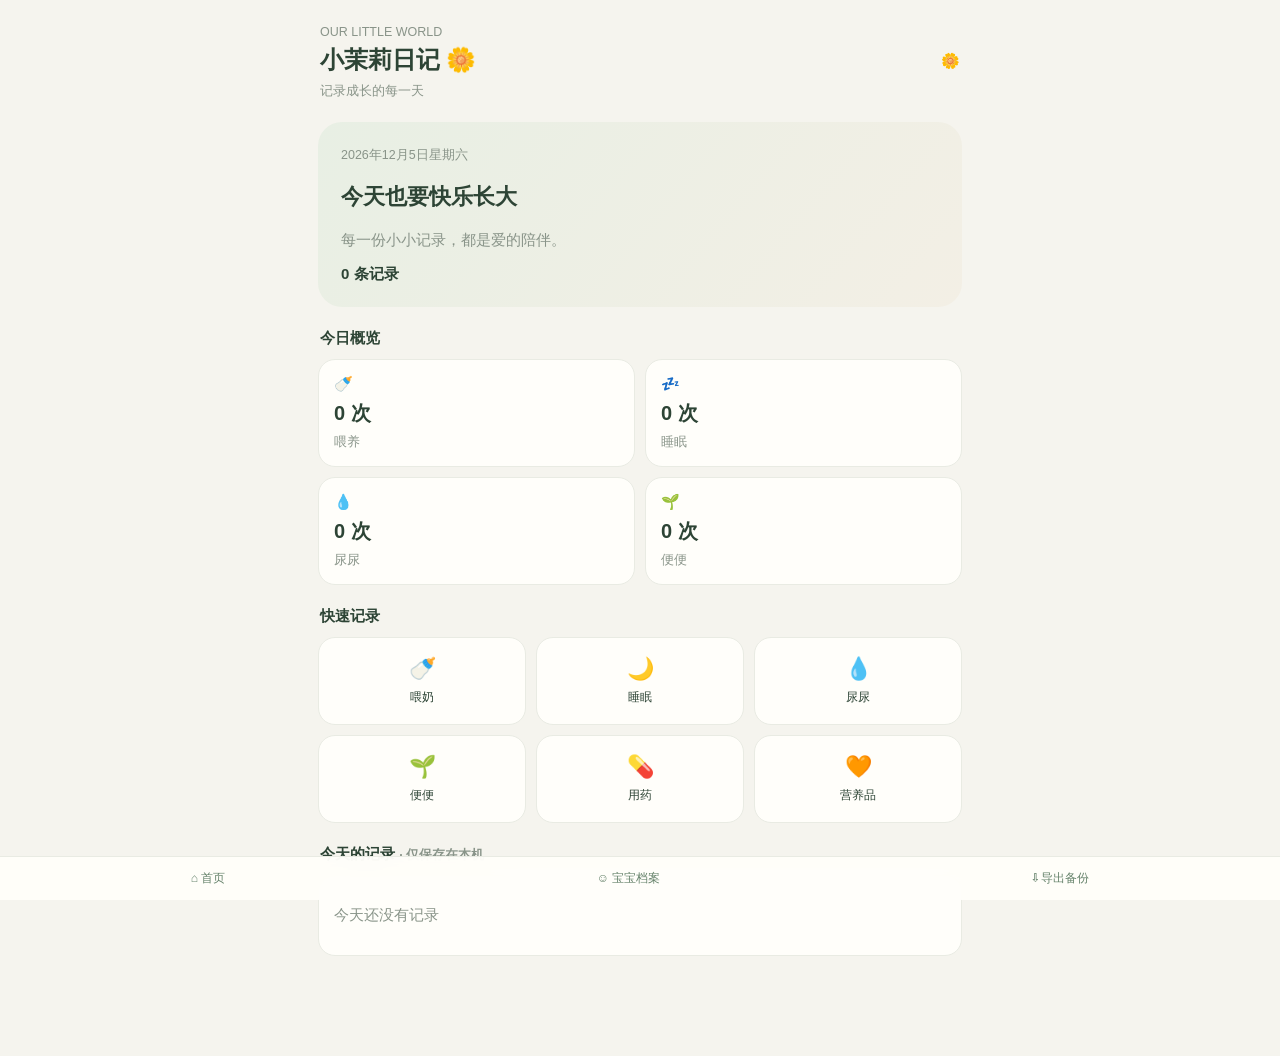
==== index.html @ 51378795 "feat: add Xiaomoli Journal static PWA preview" ====
<!doctype html>
<html lang="zh-CN"><head><meta charset="utf-8"><meta name="viewport" content="width=device-width,initial-scale=1,viewport-fit=cover"><meta name="theme-color" content="#f5f4ee"><link rel="manifest" href="manifest.webmanifest"><title>小茉莉日记</title><style>
:root{--bg:#f5f4ee;--paper:#fffefa;--ink:#2d4435;--sage:#66836b;--muted:#899489;--line:#e9ebe3}*{box-sizing:border-box}body{margin:0 auto;max-width:680px;padding:env(safe-area-inset-top) 18px 100px;background:var(--bg);color:var(--ink);font:15px -apple-system,BlinkMacSystemFont,"PingFang SC",sans-serif}header{display:flex;justify-content:space-between;align-items:center;padding:22px 2px}h1{font:600 24px Georgia,serif;margin:5px 0}small,.muted{color:var(--muted)}.hero{padding:23px;border-radius:24px;background:linear-gradient(130deg,#e8efe4,#f3efe5);margin-bottom:22px}.hero h2{font:600 22px Georgia,serif}.stats,.quick{display:grid;grid-template-columns:1fr 1fr;gap:10px}.stats article,.quick button,.panel{background:var(--paper);border:1px solid var(--line);border-radius:17px;padding:15px}.stats article{display:grid;gap:7px}.stats strong{font-size:20px}.quick{grid-template-columns:repeat(3,1fr)}button{cursor:pointer}.quick button{border-radius:17px;min-height:88px;color:var(--sage);font-size:22px}.quick span{display:block;font-size:12px;margin-top:7px;color:var(--ink)}.section{margin:22px 2px 11px;font-weight:600}.item{display:grid;grid-template-columns:48px 14px 1fr;gap:8px;padding:13px 0;border-bottom:1px solid #eee}.time{font-size:12px;color:var(--muted)}.dot{width:8px;height:8px;border-radius:50%;background:#9caf98;margin:4px auto}.detail{font-size:12px;color:var(--muted);margin-top:4px}.actions{display:flex;gap:12px;justify-content:flex-end;margin-top:8px}.actions button{border:0;background:none;color:var(--sage);font-size:12px}nav{position:fixed;bottom:0;left:0;right:0;display:flex;justify-content:space-around;background:#fffefaee;backdrop-filter:blur(16px);padding:12px 5px calc(12px + env(safe-area-inset-bottom));border-top:1px solid var(--line)}nav button{border:0;background:none;color:var(--sage);font-size:12px}dialog{border:0;border-radius:22px 22px 0 0;width:min(100%,680px);margin:auto auto 0;padding:22px;background:var(--paper);color:var(--ink)}dialog::backdrop{background:#25352b77}label{display:block;margin:13px 0;font-size:12px;color:var(--muted)}input,select{display:block;width:100%;padding:12px;border:1px solid var(--line);border-radius:11px;margin-top:6px;background:#fafaf6} .primary{background:var(--sage);color:white;border:0;border-radius:13px;padding:14px;width:100%;margin-top:12px}
</style></head><body>
<header><div><small>OUR LITTLE WORLD</small><h1>小茉莉日记 🌼</h1><small id="age">记录成长的每一天</small></div><div>🌼</div></header>
<section class="hero"><small id="date"></small><h2>今天也要快乐长大</h2><p class="muted">每一份小小记录，都是爱的陪伴。</p><b id="count">0 条记录</b></section>
<div class="section">今日概览</div><div class="stats"><article>🍼 <strong id="feeds">0 次</strong><small>喂养</small></article><article>💤 <strong id="sleeps">0 次</strong><small>睡眠</small></article><article>💧 <strong id="pees">0 次</strong><small>尿尿</small></article><article>🌱 <strong id="poops">0 次</strong><small>便便</small></article></div>
<div class="section">快速记录</div><div class="quick"><button data-t="喂奶">🍼<span>喂奶</span></button><button data-t="睡眠">🌙<span>睡眠</span></button><button data-t="尿尿">💧<span>尿尿</span></button><button data-t="便便">🌱<span>便便</span></button><button data-t="用药">💊<span>用药</span></button><button data-t="营养品">🧡<span>营养品</span></button></div>
<div class="section">今天的记录 <small>· 仅保存在本机</small></div><div class="panel" id="list"></div>
<nav><button>⌂ 首页</button><button onclick="document.getElementById('profile').showModal()">☺ 宝宝档案</button><button onclick="exportData()">⇩ 导出备份</button></nav>
<dialog id="entry"><form id="form"><h2 id="title">添加记录</h2><label>发生时间<input name="time" type="time" required></label><div id="extra"></div><button class="primary">保存记录</button></form></dialog>
<dialog id="profile"><form id="pf"><h2>宝宝档案</h2><label>宝宝昵称<input name="name" placeholder="小茉莉"></label><label>出生日期<input name="birth" type="date"></label><label>性别<select name="sex"><option>未填写</option><option>女</option><option>男</option></select></label><button class="primary">保存</button></form></dialog>
<script>
const key='xiaomoli-demo-records',pk='xiaomoli-demo-profile';let records=JSON.parse(localStorage.getItem(key)||'[]'),kind='';
const $=s=>document.querySelector(s);$('#date').textContent=new Date().toLocaleDateString('zh-CN',{year:'numeric',month:'long',day:'numeric',weekday:'long'});
function render(){let d=new Date().toLocaleDateString('en-CA'),a=records.filter(x=>x.date===d);$('#count').textContent=a.length+' 条记录';[['喂奶','feeds'],['睡眠','sleeps'],['尿尿','pees'],['便便','poops']].forEach(([t,id])=>$('#'+id).textContent=a.filter(x=>x.type===t).length+' 次');$('#list').innerHTML=a.slice().reverse().map(x=>'<div class="item"><div class="time">'+x.time+'</div><div class="dot"></div><div><b>'+x.type+'</b><div class="detail">'+(x.detail||'')+' · '+x.actor+'</div><div class="actions"><button data-del="'+x.id+'">删除</button></div></div></div>').join('')||'<p class="muted">今天还没有记录</p>';document.querySelectorAll('[data-del]').forEach(b=>b.onclick=()=>{if(confirm('确定删除这条记录？')){records=records.filter(x=>x.id!==b.dataset.del);save()}})}
function save(){localStorage.setItem(key,JSON.stringify(records));render()}
document.querySelectorAll('[data-t]').forEach(b=>b.onclick=()=>{kind=b.dataset.t;$('#title').textContent='记录'+kind;$('#extra').innerHTML=kind==='喂奶'?'<label>方式<select name="method"><option>母乳</option><option>奶粉</option><option>混合喂养</option></select></label><label>侧别<select name="side"><option>双侧</option><option>左侧</option><option>右侧</option></select></label><label>奶量（ml）<input name="volume" type="number"></label>':kind==='便便'?'<label>性状<select name="texture"><option>糊状</option><option>成形</option><option>稀便</option><option>水样</option></select></label>':kind==='用药'||kind==='营养品'?'<label>名称<input name="name" required></label><label>剂量<input name="dose"></label>':'';$('#form [name=time]').value=new Date().toTimeString().slice(0,5);$('#entry').showModal()});
$('#form').onsubmit=e=>{e.preventDefault();let f=new FormData(e.target),d=new Date().toLocaleDateString('en-CA'),detail=[f.get('method'),f.get('side'),f.get('volume')&&f.get('volume')+'ml',f.get('texture'),f.get('name'),f.get('dose')].filter(Boolean).join(' · ');records.push({id:crypto.randomUUID(),date:d,time:f.get('time'),type:kind,detail,actor:'爸爸'});save();$('#entry').close();e.target.reset()};
$('#pf').onsubmit=e=>{e.preventDefault();localStorage.setItem(pk,JSON.stringify(Object.fromEntries(new FormData(e.target))));$('#profile').close();alert('宝宝档案已保存（本机）')};
function exportData(){let b=new Blob([JSON.stringify({records,profile:JSON.parse(localStorage.getItem(pk)||'{}')},null,2)],{type:'application/json'}),a=document.createElement('a');a.href=URL.createObjectURL(b);a.download='小茉莉日记备份.json';a.click();URL.revokeObjectURL(a.href)}
let p=JSON.parse(localStorage.getItem(pk)||'{}');$('#age').textContent=p.name?(p.name+' · '+(p.birth||'')):'记录成长的每一天';render();
if('serviceWorker'in navigator)navigator.serviceWorker.register('./sw.js');
</script></body></html>
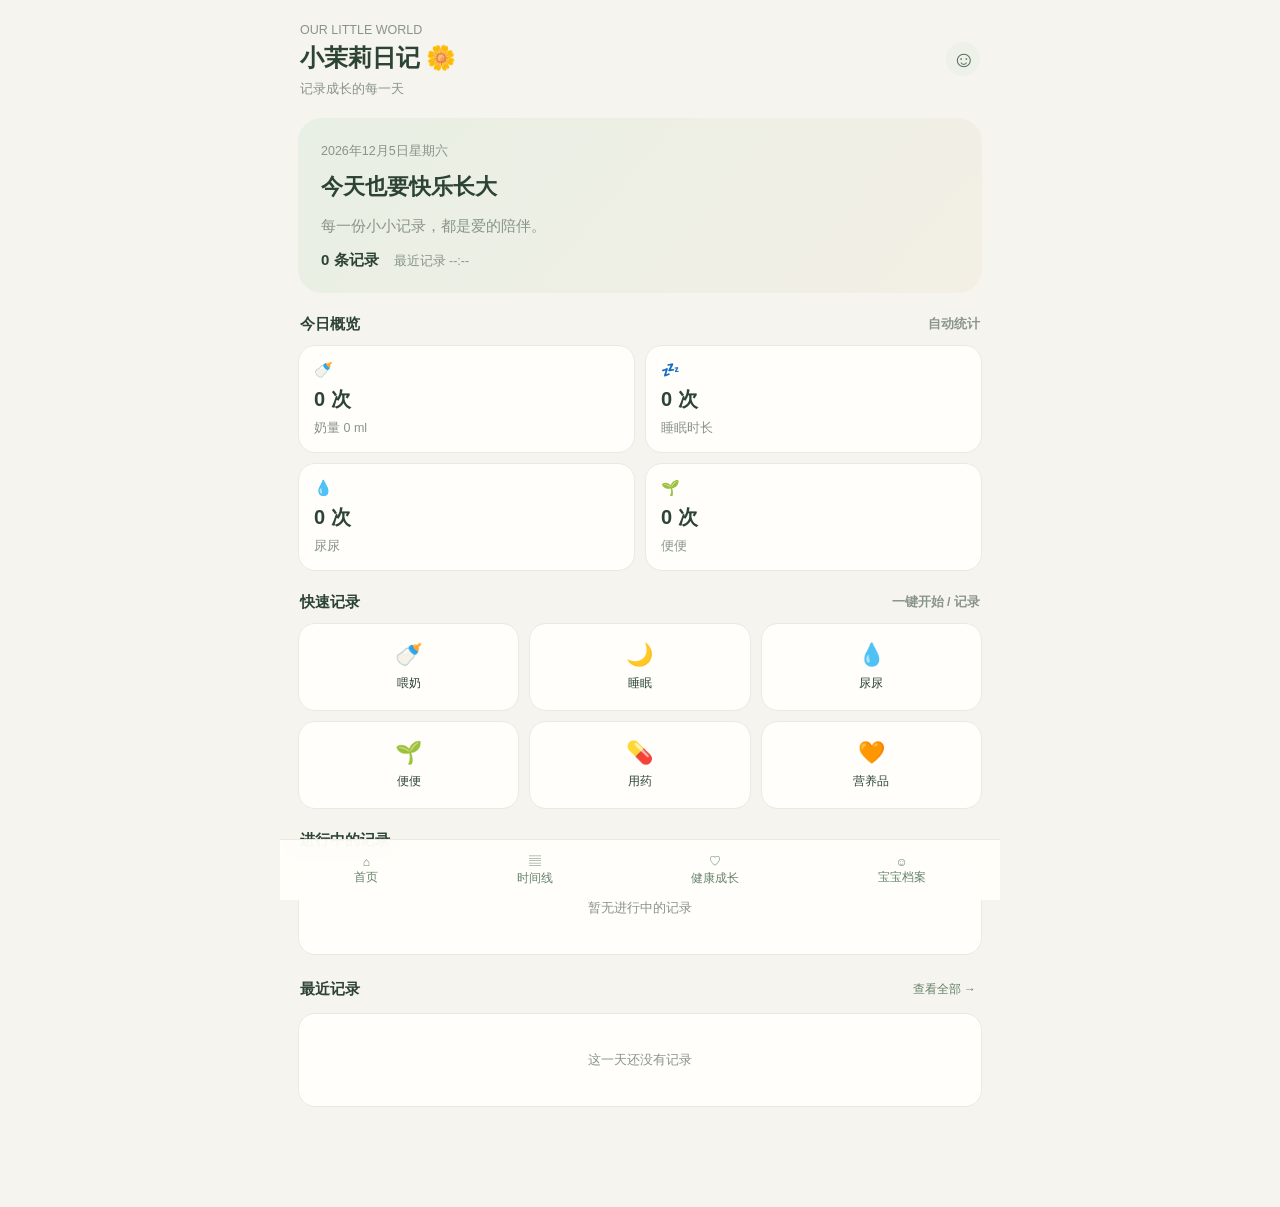
==== commit badd5449: "feat: complete local baby care journal workflows" ====
--- a/index.html
+++ b/index.html
@@ -1,24 +1,62 @@
-<!doctype html>
-<html lang="zh-CN"><head><meta charset="utf-8"><meta name="viewport" content="width=device-width,initial-scale=1,viewport-fit=cover"><meta name="theme-color" content="#f5f4ee"><link rel="manifest" href="manifest.webmanifest"><title>小茉莉日记</title><style>
-:root{--bg:#f5f4ee;--paper:#fffefa;--ink:#2d4435;--sage:#66836b;--muted:#899489;--line:#e9ebe3}*{box-sizing:border-box}body{margin:0 auto;max-width:680px;padding:env(safe-area-inset-top) 18px 100px;background:var(--bg);color:var(--ink);font:15px -apple-system,BlinkMacSystemFont,"PingFang SC",sans-serif}header{display:flex;justify-content:space-between;align-items:center;padding:22px 2px}h1{font:600 24px Georgia,serif;margin:5px 0}small,.muted{color:var(--muted)}.hero{padding:23px;border-radius:24px;background:linear-gradient(130deg,#e8efe4,#f3efe5);margin-bottom:22px}.hero h2{font:600 22px Georgia,serif}.stats,.quick{display:grid;grid-template-columns:1fr 1fr;gap:10px}.stats article,.quick button,.panel{background:var(--paper);border:1px solid var(--line);border-radius:17px;padding:15px}.stats article{display:grid;gap:7px}.stats strong{font-size:20px}.quick{grid-template-columns:repeat(3,1fr)}button{cursor:pointer}.quick button{border-radius:17px;min-height:88px;color:var(--sage);font-size:22px}.quick span{display:block;font-size:12px;margin-top:7px;color:var(--ink)}.section{margin:22px 2px 11px;font-weight:600}.item{display:grid;grid-template-columns:48px 14px 1fr;gap:8px;padding:13px 0;border-bottom:1px solid #eee}.time{font-size:12px;color:var(--muted)}.dot{width:8px;height:8px;border-radius:50%;background:#9caf98;margin:4px auto}.detail{font-size:12px;color:var(--muted);margin-top:4px}.actions{display:flex;gap:12px;justify-content:flex-end;margin-top:8px}.actions button{border:0;background:none;color:var(--sage);font-size:12px}nav{position:fixed;bottom:0;left:0;right:0;display:flex;justify-content:space-around;background:#fffefaee;backdrop-filter:blur(16px);padding:12px 5px calc(12px + env(safe-area-inset-bottom));border-top:1px solid var(--line)}nav button{border:0;background:none;color:var(--sage);font-size:12px}dialog{border:0;border-radius:22px 22px 0 0;width:min(100%,680px);margin:auto auto 0;padding:22px;background:var(--paper);color:var(--ink)}dialog::backdrop{background:#25352b77}label{display:block;margin:13px 0;font-size:12px;color:var(--muted)}input,select{display:block;width:100%;padding:12px;border:1px solid var(--line);border-radius:11px;margin-top:6px;background:#fafaf6} .primary{background:var(--sage);color:white;border:0;border-radius:13px;padding:14px;width:100%;margin-top:12px}
+<!doctype html><html lang="zh-CN"><head><meta charset="utf-8"><meta name="viewport" content="width=device-width,initial-scale=1,viewport-fit=cover"><meta name="theme-color" content="#f5f4ee"><link rel="manifest" href="manifest.webmanifest"><title>小茉莉日记</title>
+<style>
+:root{--bg:#f5f4ee;--paper:#fffefa;--ink:#2d4435;--sage:#66836b;--muted:#899489;--line:#e9ebe3;--red:#b96d62}*{box-sizing:border-box}body{margin:0 auto;max-width:720px;padding:env(safe-area-inset-top) 18px calc(100px + env(safe-area-inset-bottom));background:var(--bg);color:var(--ink);font:15px -apple-system,BlinkMacSystemFont,"PingFang SC",sans-serif}header{display:flex;justify-content:space-between;align-items:center;padding:20px 2px}h1{font:600 24px Georgia,serif;margin:5px 0}small,.muted{color:var(--muted)}.hero{padding:23px;border-radius:24px;background:linear-gradient(130deg,#e8efe4,#f3efe5);margin-bottom:22px}.hero h2{font:600 22px Georgia,serif;margin:12px 0 5px}.stats,.quick,.tiles{display:grid;grid-template-columns:1fr 1fr;gap:10px}.stats article,.quick button,.panel,.tiles button{background:var(--paper);border:1px solid var(--line);border-radius:17px;padding:15px}.stats article{display:grid;gap:7px}.stats strong{font-size:20px}.quick{grid-template-columns:repeat(3,1fr)}button{cursor:pointer}.quick button{min-height:88px;color:var(--sage);font-size:22px}.quick span{display:block;font-size:12px;margin-top:7px;color:var(--ink)}.section{margin:22px 2px 11px;font-weight:600;display:flex;justify-content:space-between;align-items:center}.item{display:grid;grid-template-columns:48px 14px 1fr;gap:8px;padding:13px 0;border-bottom:1px solid #eee}.item:last-child{border:0}.time{font-size:12px;color:var(--muted)}.dot{width:8px;height:8px;border-radius:50%;background:#9caf98;margin:4px auto}.detail{font-size:12px;color:var(--muted);margin-top:4px;line-height:1.5}.actions{display:flex;gap:14px;justify-content:flex-end;margin-top:8px}.actions button,.linkbtn{border:0;background:none;color:var(--sage);font-size:12px;padding:4px}.actions .danger{color:var(--red)}nav{position:fixed;bottom:0;left:0;right:0;display:flex;justify-content:space-around;background:#fffefaee;backdrop-filter:blur(16px);padding:12px 5px calc(12px + env(safe-area-inset-bottom));border-top:1px solid var(--line);max-width:720px;margin:auto}nav button{border:0;background:none;color:var(--sage);font-size:12px}.page{display:none}.page.active{display:block}.tiles button{text-align:left;color:var(--sage);font-size:21px;min-height:94px}.tiles b{display:block;color:var(--ink);font-size:13px;margin-top:7px}.tiles small{display:block;font-size:10px;margin-top:3px}dialog{border:0;border-radius:22px 22px 0 0;width:min(100%,720px);margin:auto auto 0;padding:22px;background:var(--paper);color:var(--ink);max-height:88vh;overflow:auto}dialog::backdrop{background:#25352b77}.dialog-head{display:flex;align-items:center;justify-content:space-between;gap:12px;margin-bottom:12px}.dialog-head h2{font-size:19px;margin:0}.close-dialog{width:34px;height:34px;border:0;border-radius:50%;background:#eef1e9;color:#536b56;font-size:23px}label{display:block;margin:13px 0;font-size:12px;color:var(--muted)}input,select,textarea{display:block;width:100%;padding:12px;border:1px solid var(--line);border-radius:11px;margin-top:6px;background:#fafaf6;color:var(--ink);font:14px inherit}.primary{background:var(--sage);color:white;border:0;border-radius:13px;padding:14px;width:100%;margin-top:12px}.secondary{background:#eef1e9;color:#526d56;border:0;border-radius:12px;padding:12px;width:100%;margin-top:8px}.row{display:flex;gap:9px}.row>*{flex:1}.photo{max-width:100%;max-height:180px;border-radius:12px;margin-top:8px}.empty{text-align:center;color:var(--muted);padding:22px 8px;font-size:13px}.tag{display:inline-block;background:#eef2e9;color:#607b63;padding:4px 8px;border-radius:9px;font-size:10px}.mutedbox{background:#f2f3ed;padding:12px;border-radius:12px;color:#788578;font-size:12px;line-height:1.6}
 </style></head><body>
-<header><div><small>OUR LITTLE WORLD</small><h1>小茉莉日记 🌼</h1><small id="age">记录成长的每一天</small></div><div>🌼</div></header>
-<section class="hero"><small id="date"></small><h2>今天也要快乐长大</h2><p class="muted">每一份小小记录，都是爱的陪伴。</p><b id="count">0 条记录</b></section>
-<div class="section">今日概览</div><div class="stats"><article>🍼 <strong id="feeds">0 次</strong><small>喂养</small></article><article>💤 <strong id="sleeps">0 次</strong><small>睡眠</small></article><article>💧 <strong id="pees">0 次</strong><small>尿尿</small></article><article>🌱 <strong id="poops">0 次</strong><small>便便</small></article></div>
-<div class="section">快速记录</div><div class="quick"><button data-t="喂奶">🍼<span>喂奶</span></button><button data-t="睡眠">🌙<span>睡眠</span></button><button data-t="尿尿">💧<span>尿尿</span></button><button data-t="便便">🌱<span>便便</span></button><button data-t="用药">💊<span>用药</span></button><button data-t="营养品">🧡<span>营养品</span></button></div>
-<div class="section">今天的记录 <small>· 仅保存在本机</small></div><div class="panel" id="list"></div>
-<nav><button>⌂ 首页</button><button onclick="document.getElementById('profile').showModal()">☺ 宝宝档案</button><button onclick="exportData()">⇩ 导出备份</button></nav>
-<dialog id="entry"><form id="form"><h2 id="title">添加记录</h2><label>发生时间<input name="time" type="time" required></label><div id="extra"></div><button class="primary">保存记录</button></form></dialog>
-<dialog id="profile"><form id="pf"><h2>宝宝档案</h2><label>宝宝昵称<input name="name" placeholder="小茉莉"></label><label>出生日期<input name="birth" type="date"></label><label>性别<select name="sex"><option>未填写</option><option>女</option><option>男</option></select></label><button class="primary">保存</button></form></dialog>
+<header><div><small>OUR LITTLE WORLD</small><h1>小茉莉日记 🌼</h1><small id="age">记录成长的每一天</small></div><button id="profileBtn" class="close-dialog">☺</button></header>
+<main>
+<section id="home" class="page active"><div class="hero"><small id="today"></small><h2>今天也要快乐长大</h2><p class="muted">每一份小小记录，都是爱的陪伴。</p><b id="count">0 条记录</b>　<small id="last">最近记录 --:--</small></div>
+<div class="section">今日概览 <small>自动统计</small></div><div class="stats"><article>🍼<strong id="feeds">0 次</strong><small id="ml">奶量 0 ml</small></article><article>💤<strong id="sleeps">0 分钟</strong><small>睡眠时长</small></article><article>💧<strong id="pees">0 次</strong><small>尿尿</small></article><article>🌱<strong id="poops">0 次</strong><small>便便</small></article></div>
+<div class="section">快速记录 <small>一键开始 / 记录</small></div><div class="quick"><button data-type="喂奶">🍼<span>喂奶</span></button><button data-type="睡眠">🌙<span>睡眠</span></button><button data-type="尿尿">💧<span>尿尿</span></button><button data-type="便便">🌱<span>便便</span></button><button data-type="用药">💊<span>用药</span></button><button data-type="营养品">🧡<span>营养品</span></button></div>
+<div class="section">进行中的记录</div><div class="panel" id="active"><div class="empty">暂无进行中的记录</div></div>
+<div class="section">最近记录 <button class="linkbtn" data-tab="timeline">查看全部 →</button></div><div class="panel" id="recent"></div></section>
+<section id="timeline" class="page"><div class="section">照护时间线 <input id="filterDate" type="date"></div><div class="panel" id="timelineList"></div></section>
+<section id="health" class="page"><h2>健康与成长</h2><div class="tiles"><button data-type="用药">💊<b>用药记录</b><small>药品、剂量、时间</small></button><button data-type="营养品">🧡<b>营养品</b><small>益生菌、维生素等</small></button><button data-type="体温">🌡️<b>体温</b><small>测量值与部位</small></button><button data-type="疫苗">💉<b>疫苗</b><small>接种日期与备注</small></button><button data-type="成长测量">📏<b>成长测量</b><small>体重、身长、头围</small></button></div><div class="section">常用项目</div><div class="panel" id="catalog"></div><div class="section">健康记录</div><div class="panel" id="healthList"></div></section>
+<section id="profile" class="page"><h2>宝宝档案</h2><div class="panel"><div class="row"><label>昵称<input id="pName"></label><label>性别<select id="pSex"><option value="">未填写</option><option>女</option><option>男</option></select></label></div><div class="row"><label>出生日期<input id="pBirth" type="date"></label><label>出生时间<input id="pBirthTime" type="time"></label></div><div class="row"><label>出生体重（g）<input id="pWeight" type="number"></label><label>出生身长（cm）<input id="pLength" type="number" step=".1"></label><label>出生头围（cm）<input id="pHead" type="number" step=".1"></label></div><button class="primary" id="saveProfile">保存档案</button></div><div class="section">数据管理</div><div class="panel"><button class="secondary" id="exportBtn">导出完整备份（含照片）</button><label>从备份恢复<input type="file" id="importFile" accept="application/json"></label><div class="mutedbox">当前为单机版本，数据保存在本机浏览器。清除网站数据或更换手机前，请先导出备份。尚未开启夫妻云同步。</div></div><div class="section">记录人</div><div class="panel row"><button class="secondary" data-actor="爸爸">爸爸</button><button class="secondary" data-actor="妈妈">妈妈</button></div></section>
+</main><nav><button data-tab="home">⌂<br>首页</button><button data-tab="timeline">▤<br>时间线</button><button data-tab="health">♡<br>健康成长</button><button data-tab="profile">☺<br>宝宝档案</button></nav>
+<dialog id="entry"><form id="entryForm"><div class="dialog-head"><h2 id="entryTitle">添加记录</h2><button type="button" class="close-dialog">×</button></div><div id="fields"></div><button class="primary" type="submit">保存记录</button><button class="secondary" type="button" id="cancelEntry">取消</button></form></dialog>
 <script>
-const key='xiaomoli-demo-records',pk='xiaomoli-demo-profile';let records=JSON.parse(localStorage.getItem(key)||'[]'),kind='';
-const $=s=>document.querySelector(s);$('#date').textContent=new Date().toLocaleDateString('zh-CN',{year:'numeric',month:'long',day:'numeric',weekday:'long'});
-function render(){let d=new Date().toLocaleDateString('en-CA'),a=records.filter(x=>x.date===d);$('#count').textContent=a.length+' 条记录';[['喂奶','feeds'],['睡眠','sleeps'],['尿尿','pees'],['便便','poops']].forEach(([t,id])=>$('#'+id).textContent=a.filter(x=>x.type===t).length+' 次');$('#list').innerHTML=a.slice().reverse().map(x=>'<div class="item"><div class="time">'+x.time+'</div><div class="dot"></div><div><b>'+x.type+'</b><div class="detail">'+(x.detail||'')+' · '+x.actor+'</div><div class="actions"><button data-del="'+x.id+'">删除</button></div></div></div>').join('')||'<p class="muted">今天还没有记录</p>';document.querySelectorAll('[data-del]').forEach(b=>b.onclick=()=>{if(confirm('确定删除这条记录？')){records=records.filter(x=>x.id!==b.dataset.del);save()}})}
-function save(){localStorage.setItem(key,JSON.stringify(records));render()}
-document.querySelectorAll('[data-t]').forEach(b=>b.onclick=()=>{kind=b.dataset.t;$('#title').textContent='记录'+kind;$('#extra').innerHTML=kind==='喂奶'?'<label>方式<select name="method"><option>母乳</option><option>奶粉</option><option>混合喂养</option></select></label><label>侧别<select name="side"><option>双侧</option><option>左侧</option><option>右侧</option></select></label><label>奶量（ml）<input name="volume" type="number"></label>':kind==='便便'?'<label>性状<select name="texture"><option>糊状</option><option>成形</option><option>稀便</option><option>水样</option></select></label>':kind==='用药'||kind==='营养品'?'<label>名称<input name="name" required></label><label>剂量<input name="dose"></label>':'';$('#form [name=time]').value=new Date().toTimeString().slice(0,5);$('#entry').showModal()});
-$('#form').onsubmit=e=>{e.preventDefault();let f=new FormData(e.target),d=new Date().toLocaleDateString('en-CA'),detail=[f.get('method'),f.get('side'),f.get('volume')&&f.get('volume')+'ml',f.get('texture'),f.get('name'),f.get('dose')].filter(Boolean).join(' · ');records.push({id:crypto.randomUUID(),date:d,time:f.get('time'),type:kind,detail,actor:'爸爸'});save();$('#entry').close();e.target.reset()};
-$('#pf').onsubmit=e=>{e.preventDefault();localStorage.setItem(pk,JSON.stringify(Object.fromEntries(new FormData(e.target))));$('#profile').close();alert('宝宝档案已保存（本机）')};
-function exportData(){let b=new Blob([JSON.stringify({records,profile:JSON.parse(localStorage.getItem(pk)||'{}')},null,2)],{type:'application/json'}),a=document.createElement('a');a.href=URL.createObjectURL(b);a.download='小茉莉日记备份.json';a.click();URL.revokeObjectURL(a.href)}
-let p=JSON.parse(localStorage.getItem(pk)||'{}');$('#age').textContent=p.name?(p.name+' · '+(p.birth||'')):'记录成长的每一天';render();
-if('serviceWorker'in navigator)navigator.serviceWorker.register('./sw.js');
+const DB='xiaomoli-v2',STORE='records',PKEY='xiaomoli-profile',AKEY='xiaomoli-actor';let db,records=[],profile={},actor=localStorage.getItem(AKEY)||'爸爸',currentType='',editing=null,photoData=null,undoStack=[];
+const $=s=>document.querySelector(s),$$=s=>[...document.querySelectorAll(s)],names={'喂奶':'🍼','睡眠':'🌙','尿尿':'💧','便便':'🌱','用药':'💊','营养品':'🧡','体温':'🌡️','疫苗':'💉','成长测量':'📏'};
+const req=indexedDB.open(DB,1);req.onupgradeneeded=()=>{let d=req.result;if(!d.objectStoreNames.contains(STORE))d.createObjectStore(STORE,{keyPath:'id'});};req.onsuccess=async()=>{db=req.result;await load();render();};req.onerror=()=>alert('本机数据库无法打开，请更换浏览器或检查存储空间。');
+function store(mode='readonly'){return db.transaction(STORE,mode).objectStore(STORE)}function all(){return new Promise((res,rej)=>{let r=store().getAll();r.onsuccess=()=>res(r.result);r.onerror=()=>rej(r.error)})}async function load(){records=await all();profile=JSON.parse(localStorage.getItem(PKEY)||'{}');fillProfile()}
+function put(x){return new Promise((res,rej)=>{let r=store('readwrite').put(x);r.onsuccess=res;r.onerror=()=>rej(r.error)}).then(async()=>{records=await all();render()})}function del(id){return new Promise((res,rej)=>{let r=store('readwrite').delete(id);r.onsuccess=res;r.onerror=()=>rej(r.error)}).then(async()=>{records=await all();render()})}
+function day(d=new Date()){return [d.getFullYear(),String(d.getMonth()+1).padStart(2,'0'),String(d.getDate()).padStart(2,'0')].join('-')}function nowTime(){return new Date().toTimeString().slice(0,5)}function mins(a,b=Date.now()){return Math.max(0,Math.round((b-a)/60000))}
+function showTab(id){$$('.page').forEach(x=>x.classList.toggle('active',x.id===id));}$$('[data-tab]').forEach(b=>b.onclick=()=>showTab(b.dataset.tab));
+function closeDialogs(){ $$('dialog[open]').forEach(d=>d.close())}$$('dialog').forEach(d=>{d.querySelector('.close-dialog')?.addEventListener('click',()=>d.close());d.addEventListener('click',e=>{if(e.target===d)d.close()})});$('#cancelEntry').onclick=closeDialogs;
+function field(label,name,type='text',value='',attrs=''){return '<label>'+label+'<input name="'+name+'" type="'+type+'" value="'+String(value??'').replace(/"/g,'&quot;')+'" '+attrs+'></label>'}
+function select(label,name,opts,def){return '<label>'+label+'<select name="'+name+'">'+opts.map(o=>'<option '+(o===def?'selected':'')+'>'+o+'</option>').join('')+'</select></label>'}
+function openEntry(type,item=null){currentType=type;editing=item;photoData=item?.photo||null;$('#entryTitle').textContent=(item?'编辑':'记录')+type;let x=item?.data||{},f=field('发生时间','time','time',item?.time||nowTime());
+if(type==='喂奶')f+=select('喂养方式','method',['母乳','奶粉','混合喂养'],x.method||'母乳')+select('母乳侧别','side',['双侧','左侧','右侧'],x.side||'双侧')+field('喂养时长（分钟）','duration','number',x.duration||'','min="0"')+field('奶量（ml）','volume','number',x.volume||'','min="0"');
+if(type==='睡眠')f+='<p class="muted">保存即记录一次睡眠；也可从首页开始计时。</p>';
+if(type==='尿尿')f+=select('尿量','amount',['正常','较少','较多'],x.amount||'正常');
+if(type==='便便')f+=select('颜色','color',['黄色','黄绿色','绿色','棕色','其他'],x.color||'黄色')+select('性状','texture',['糊状','成形','稀便','水样'],x.texture||'糊状')+'<label>照片（选填）<input type="file" name="photo" accept="image/*" capture="environment"></label><img id="preview" class="photo" '+(photoData?'src="'+photoData+'"':'hidden')+'>';
+if(type==='用药'||type==='营养品')f+=field('名称','name','text',x.name||'','required')+field('剂量','dose','text',x.dose||'')+field('单位','unit','text',x.unit||'')+field('备注','note','text',x.note||'')+'<label><input type="checkbox" name="remember" '+(x.remember?'checked':'')+'> 保存为常用项目</label>';
+if(type==='体温')f+=field('体温（℃）','value','number',x.value||'','step=".1"')+select('测量部位','site',['腋下','耳温','额温','其他'],x.site||'腋下');
+if(type==='疫苗')f+=field('疫苗名称','name','text',x.name||'','required')+field('剂次 / 备注','note','text',x.note||'');
+if(type==='成长测量')f+=field('体重（g）','weight','number',x.weight||'')+field('身长（cm）','length','number',x.length||'','step=".1"')+field('头围（cm）','head','number',x.head||'','step=".1"');
+$('#fields').innerHTML=f;$('#entry').showModal();let file=$('[name=photo]');if(file)file.onchange=async()=>{if(file.files[0]){photoData=await compress(file.files[0]);$('#preview').src=photoData;$('#preview').hidden=false}}
+}
+async function compress(file){let bmp=await createImageBitmap(file),scale=Math.min(1,1600/Math.max(bmp.width,bmp.height)),c=document.createElement('canvas');c.width=Math.round(bmp.width*scale);c.height=Math.round(bmp.height*scale);c.getContext('2d').drawImage(bmp,0,0,c.width,c.height);return new Promise(resolve=>c.toBlob(b=>{let fr=new FileReader();fr.onload=()=>resolve(fr.result);fr.readAsDataURL(b)},'image/jpeg',.78))}
+$$('[data-type]').forEach(b=>b.onclick=()=>openEntry(b.dataset.type));
+$('#entryForm').onsubmit=async e=>{e.preventDefault();let fd=new FormData(e.target),data=Object.fromEntries(fd.entries());delete data.photo;data.remember=fd.has('remember');let detail='';
+if(currentType==='喂奶')detail=[data.method,data.side,data.duration&&data.duration+'分钟',data.volume&&data.volume+'ml'].filter(Boolean).join(' · ');
+else if(currentType==='便便')detail=[data.color,data.texture].join(' · ');
+else if(currentType==='尿尿')detail='尿量：'+data.amount;
+else if(currentType==='睡眠')detail='睡眠记录';
+else detail=[data.name,data.dose,data.unit,data.value&&data.value+'℃',data.weight&&data.weight+'g',data.length&&data.length+'cm',data.head&&data.head+'cm',data.site,data.note].filter(Boolean).join(' · ');
+let item={id:editing?.id||crypto.randomUUID(),type:currentType,date:day(),time:data.time,detail,data,photo:photoData||null,actor,createdAt:editing?.createdAt||new Date().toISOString(),updatedAt:new Date().toISOString(),status:'local'};await put(item);$('#entry').close();e.target.reset();photoData=null};
+function render(){let d=day(),a=records.filter(x=>x.date===d).sort((x,y)=>y.time.localeCompare(x.time)),feed=a.filter(x=>x.type==='喂奶'),sleep=a.filter(x=>x.type==='睡眠');$('#count').textContent=a.length+' 条记录';$('#last').textContent='最近记录 '+(a[0]?.time||'--:--');$('#feeds').textContent=feed.length+' 次';$('#ml').textContent='奶量 '+feed.reduce((s,x)=>s+Number(x.data.volume||0),0)+' ml';$('#pees').textContent=a.filter(x=>x.type==='尿尿').length+' 次';$('#poops').textContent=a.filter(x=>x.type==='便便').length+' 次';$('#sleeps').textContent=sleep.length+' 次';
+let active=records.filter(x=>x.active);$('#active').innerHTML=active.length?active.map(x=>'<div class="item"><div class="time">'+x.time+'</div><div class="dot"></div><div><b>'+names[x.type]+' '+x.type+'进行中</b><div class="detail">'+x.detail+' · '+mins(x.startedAt)+' 分钟</div><div class="actions"><button data-finish="'+x.id+'">结束</button></div></div></div>').join(''):'<div class="empty">暂无进行中的记录</div>';
+$('#recent').innerHTML=timeline(a.slice(0,5));let date=$('#filterDate').value||d;$('#timelineList').innerHTML=timeline(records.filter(x=>x.date===date));$('#healthList').innerHTML=timeline(records.filter(x=>['用药','营养品','体温','疫苗','成长测量'].includes(x.type)));let meds=records.filter(x=>['用药','营养品'].includes(x.type)&&x.data.remember);$('#catalog').innerHTML=meds.length?[...new Map(meds.map(x=>[x.type+x.data.name,x])).values()].map(x=>'<div class="item"><div>'+names[x.type]+'</div><div></div><div><b>'+x.data.name+'</b><div class="detail">'+(x.data.dose||'')+(x.data.unit||'')+'</div><button class="linkbtn" data-repeat="'+x.id+'">再次记录</button></div></div>').join(''):'<div class="empty">首次记录时勾选保存为常用项目</div>';
+$$('[data-finish]').forEach(b=>b.onclick=async()=>{let x=records.find(x=>x.id===b.dataset.finish);x.active=false;x.endTime=nowTime();x.detail+=' · '+mins(x.startedAt)+' 分钟';await put(x)});$$('[data-repeat]').forEach(b=>b.onclick=()=>{let x=records.find(x=>x.id===b.dataset.repeat);openEntry(x.type,{...x,id:null,time:nowTime()})});
+}
+function timeline(list){return list.length?list.map(x=>'<div class="item"><div class="time">'+x.time+'</div><div class="dot"></div><div><b>'+names[x.type]+' '+x.type+'</b><div class="detail">'+x.detail+' · '+x.actor+'</div>'+(x.photo?'<img class="photo" src="'+x.photo+'">':'')+'<div class="actions"><button data-edit="'+x.id+'">编辑</button><button class="danger" data-delete="'+x.id+'">删除</button></div></div></div>').join(''):'<div class="empty">这一天还没有记录</div>'}
+document.addEventListener('click',async e=>{let b=e.target.closest('[data-edit],[data-delete]');if(!b)return;let x=records.find(x=>x.id===(b.dataset.edit||b.dataset.delete));if(!x)return;if(b.dataset.edit)openEntry(x.type,x);else if(confirm('确定删除这条记录？关联照片也会一起删除。')){await del(x.id);undoStack.push(x);let t=document.createElement('div');t.className='mutedbox';t.innerHTML='记录已删除　<button id="undo" class="linkbtn">撤销</button>';$('#recent').prepend(t);$('#undo').onclick=async()=>{await put(x);t.remove()}}});
+$('#filterDate').value=day();$('#filterDate').onchange=render;$('#today').textContent=new Date().toLocaleDateString('zh-CN',{year:'numeric',month:'long',day:'numeric',weekday:'long'});
+$$('[data-actor]').forEach(b=>b.onclick=()=>{actor=b.dataset.actor;localStorage.setItem(AKEY,actor);alert('当前记录人：'+actor)});
+function fillProfile(){for(let [id,k] of [['pName','name'],['pSex','sex'],['pBirth','birth'],['pBirthTime','birthTime'],['pWeight','weight'],['pLength','length'],['pHead','head']])$('#'+id).value=profile[k]||'';$('#age').textContent=profile.name?(profile.name+' · '+(profile.birth||'')):'记录成长的每一天'}
+$('#profileBtn').onclick=()=>showTab('profile');$('#saveProfile').onclick=()=>{profile={name:$('#pName').value,sex:$('#pSex').value,birth:$('#pBirth').value,birthTime:$('#pBirthTime').value,weight:$('#pWeight').value,length:$('#pLength').value,head:$('#pHead').value};localStorage.setItem(PKEY,JSON.stringify(profile));fillProfile();alert('宝宝档案已保存')};
+$('#exportBtn').onclick=()=>{let blob=new Blob([JSON.stringify({version:2,profile,records},null,2)],{type:'application/json'}),a=document.createElement('a');a.href=URL.createObjectURL(blob);a.download='小茉莉日记备份-'+day()+'.json';a.click();URL.revokeObjectURL(a.href)};
+$('#importFile').onchange=async e=>{let file=e.target.files[0];if(!file)return;try{let v=JSON.parse(await file.text());if(!Array.isArray(v.records))throw Error('备份格式不正确');if(!confirm('将导入 '+v.records.length+' 条记录，遇到相同 ID 会覆盖。继续吗？'))return;profile=v.profile||profile;localStorage.setItem(PKEY,JSON.stringify(profile));for(let x of v.records)await put(x);await load();render();alert('恢复完成')}catch(err){alert('恢复失败：'+err.message)}e.target.value=''};
+render();if('serviceWorker'in navigator)navigator.serviceWorker.register('./sw.js').catch(()=>{});
 </script></body></html>
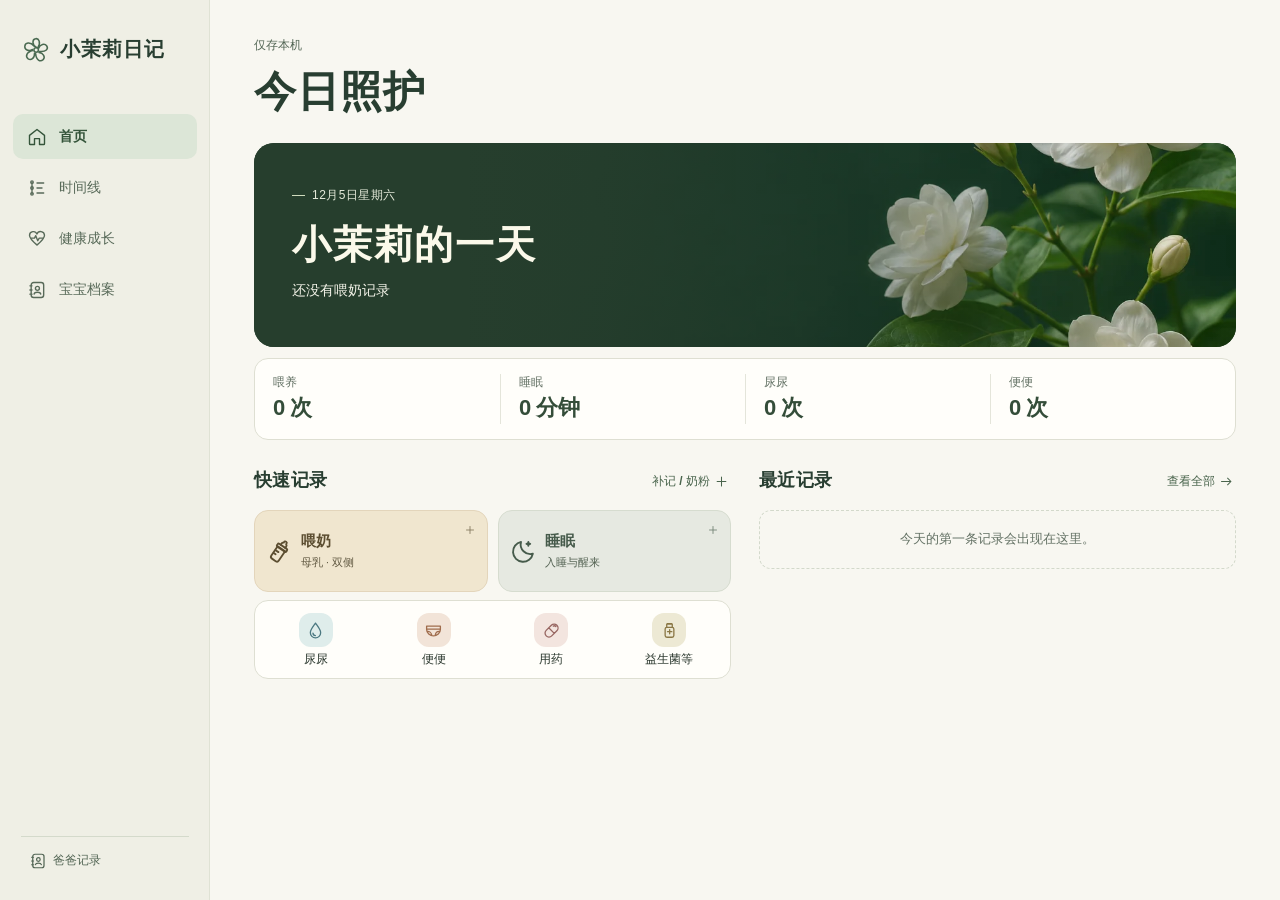
==== commit 413e8024: "完善照护计时与离线记录，加入私有加密家庭同步和双端验收" ====
--- a/index.html
+++ b/index.html
@@ -1,62 +1,162 @@
-<!doctype html><html lang="zh-CN"><head><meta charset="utf-8"><meta name="viewport" content="width=device-width,initial-scale=1,viewport-fit=cover"><meta name="theme-color" content="#f5f4ee"><link rel="manifest" href="manifest.webmanifest"><title>小茉莉日记</title>
-<style>
-:root{--bg:#f5f4ee;--paper:#fffefa;--ink:#2d4435;--sage:#66836b;--muted:#899489;--line:#e9ebe3;--red:#b96d62}*{box-sizing:border-box}body{margin:0 auto;max-width:720px;padding:env(safe-area-inset-top) 18px calc(100px + env(safe-area-inset-bottom));background:var(--bg);color:var(--ink);font:15px -apple-system,BlinkMacSystemFont,"PingFang SC",sans-serif}header{display:flex;justify-content:space-between;align-items:center;padding:20px 2px}h1{font:600 24px Georgia,serif;margin:5px 0}small,.muted{color:var(--muted)}.hero{padding:23px;border-radius:24px;background:linear-gradient(130deg,#e8efe4,#f3efe5);margin-bottom:22px}.hero h2{font:600 22px Georgia,serif;margin:12px 0 5px}.stats,.quick,.tiles{display:grid;grid-template-columns:1fr 1fr;gap:10px}.stats article,.quick button,.panel,.tiles button{background:var(--paper);border:1px solid var(--line);border-radius:17px;padding:15px}.stats article{display:grid;gap:7px}.stats strong{font-size:20px}.quick{grid-template-columns:repeat(3,1fr)}button{cursor:pointer}.quick button{min-height:88px;color:var(--sage);font-size:22px}.quick span{display:block;font-size:12px;margin-top:7px;color:var(--ink)}.section{margin:22px 2px 11px;font-weight:600;display:flex;justify-content:space-between;align-items:center}.item{display:grid;grid-template-columns:48px 14px 1fr;gap:8px;padding:13px 0;border-bottom:1px solid #eee}.item:last-child{border:0}.time{font-size:12px;color:var(--muted)}.dot{width:8px;height:8px;border-radius:50%;background:#9caf98;margin:4px auto}.detail{font-size:12px;color:var(--muted);margin-top:4px;line-height:1.5}.actions{display:flex;gap:14px;justify-content:flex-end;margin-top:8px}.actions button,.linkbtn{border:0;background:none;color:var(--sage);font-size:12px;padding:4px}.actions .danger{color:var(--red)}nav{position:fixed;bottom:0;left:0;right:0;display:flex;justify-content:space-around;background:#fffefaee;backdrop-filter:blur(16px);padding:12px 5px calc(12px + env(safe-area-inset-bottom));border-top:1px solid var(--line);max-width:720px;margin:auto}nav button{border:0;background:none;color:var(--sage);font-size:12px}.page{display:none}.page.active{display:block}.tiles button{text-align:left;color:var(--sage);font-size:21px;min-height:94px}.tiles b{display:block;color:var(--ink);font-size:13px;margin-top:7px}.tiles small{display:block;font-size:10px;margin-top:3px}dialog{border:0;border-radius:22px 22px 0 0;width:min(100%,720px);margin:auto auto 0;padding:22px;background:var(--paper);color:var(--ink);max-height:88vh;overflow:auto}dialog::backdrop{background:#25352b77}.dialog-head{display:flex;align-items:center;justify-content:space-between;gap:12px;margin-bottom:12px}.dialog-head h2{font-size:19px;margin:0}.close-dialog{width:34px;height:34px;border:0;border-radius:50%;background:#eef1e9;color:#536b56;font-size:23px}label{display:block;margin:13px 0;font-size:12px;color:var(--muted)}input,select,textarea{display:block;width:100%;padding:12px;border:1px solid var(--line);border-radius:11px;margin-top:6px;background:#fafaf6;color:var(--ink);font:14px inherit}.primary{background:var(--sage);color:white;border:0;border-radius:13px;padding:14px;width:100%;margin-top:12px}.secondary{background:#eef1e9;color:#526d56;border:0;border-radius:12px;padding:12px;width:100%;margin-top:8px}.row{display:flex;gap:9px}.row>*{flex:1}.photo{max-width:100%;max-height:180px;border-radius:12px;margin-top:8px}.empty{text-align:center;color:var(--muted);padding:22px 8px;font-size:13px}.tag{display:inline-block;background:#eef2e9;color:#607b63;padding:4px 8px;border-radius:9px;font-size:10px}.mutedbox{background:#f2f3ed;padding:12px;border-radius:12px;color:#788578;font-size:12px;line-height:1.6}
-</style></head><body>
-<header><div><small>OUR LITTLE WORLD</small><h1>小茉莉日记 🌼</h1><small id="age">记录成长的每一天</small></div><button id="profileBtn" class="close-dialog">☺</button></header>
-<main>
-<section id="home" class="page active"><div class="hero"><small id="today"></small><h2>今天也要快乐长大</h2><p class="muted">每一份小小记录，都是爱的陪伴。</p><b id="count">0 条记录</b>　<small id="last">最近记录 --:--</small></div>
-<div class="section">今日概览 <small>自动统计</small></div><div class="stats"><article>🍼<strong id="feeds">0 次</strong><small id="ml">奶量 0 ml</small></article><article>💤<strong id="sleeps">0 分钟</strong><small>睡眠时长</small></article><article>💧<strong id="pees">0 次</strong><small>尿尿</small></article><article>🌱<strong id="poops">0 次</strong><small>便便</small></article></div>
-<div class="section">快速记录 <small>一键开始 / 记录</small></div><div class="quick"><button data-type="喂奶">🍼<span>喂奶</span></button><button data-type="睡眠">🌙<span>睡眠</span></button><button data-type="尿尿">💧<span>尿尿</span></button><button data-type="便便">🌱<span>便便</span></button><button data-type="用药">💊<span>用药</span></button><button data-type="营养品">🧡<span>营养品</span></button></div>
-<div class="section">进行中的记录</div><div class="panel" id="active"><div class="empty">暂无进行中的记录</div></div>
-<div class="section">最近记录 <button class="linkbtn" data-tab="timeline">查看全部 →</button></div><div class="panel" id="recent"></div></section>
-<section id="timeline" class="page"><div class="section">照护时间线 <input id="filterDate" type="date"></div><div class="panel" id="timelineList"></div></section>
-<section id="health" class="page"><h2>健康与成长</h2><div class="tiles"><button data-type="用药">💊<b>用药记录</b><small>药品、剂量、时间</small></button><button data-type="营养品">🧡<b>营养品</b><small>益生菌、维生素等</small></button><button data-type="体温">🌡️<b>体温</b><small>测量值与部位</small></button><button data-type="疫苗">💉<b>疫苗</b><small>接种日期与备注</small></button><button data-type="成长测量">📏<b>成长测量</b><small>体重、身长、头围</small></button></div><div class="section">常用项目</div><div class="panel" id="catalog"></div><div class="section">健康记录</div><div class="panel" id="healthList"></div></section>
-<section id="profile" class="page"><h2>宝宝档案</h2><div class="panel"><div class="row"><label>昵称<input id="pName"></label><label>性别<select id="pSex"><option value="">未填写</option><option>女</option><option>男</option></select></label></div><div class="row"><label>出生日期<input id="pBirth" type="date"></label><label>出生时间<input id="pBirthTime" type="time"></label></div><div class="row"><label>出生体重（g）<input id="pWeight" type="number"></label><label>出生身长（cm）<input id="pLength" type="number" step=".1"></label><label>出生头围（cm）<input id="pHead" type="number" step=".1"></label></div><button class="primary" id="saveProfile">保存档案</button></div><div class="section">数据管理</div><div class="panel"><button class="secondary" id="exportBtn">导出完整备份（含照片）</button><label>从备份恢复<input type="file" id="importFile" accept="application/json"></label><div class="mutedbox">当前为单机版本，数据保存在本机浏览器。清除网站数据或更换手机前，请先导出备份。尚未开启夫妻云同步。</div></div><div class="section">记录人</div><div class="panel row"><button class="secondary" data-actor="爸爸">爸爸</button><button class="secondary" data-actor="妈妈">妈妈</button></div></section>
-</main><nav><button data-tab="home">⌂<br>首页</button><button data-tab="timeline">▤<br>时间线</button><button data-tab="health">♡<br>健康成长</button><button data-tab="profile">☺<br>宝宝档案</button></nav>
-<dialog id="entry"><form id="entryForm"><div class="dialog-head"><h2 id="entryTitle">添加记录</h2><button type="button" class="close-dialog">×</button></div><div id="fields"></div><button class="primary" type="submit">保存记录</button><button class="secondary" type="button" id="cancelEntry">取消</button></form></dialog>
-<script>
-const DB='xiaomoli-v2',STORE='records',PKEY='xiaomoli-profile',AKEY='xiaomoli-actor';let db,records=[],profile={},actor=localStorage.getItem(AKEY)||'爸爸',currentType='',editing=null,photoData=null,undoStack=[];
-const $=s=>document.querySelector(s),$$=s=>[...document.querySelectorAll(s)],names={'喂奶':'🍼','睡眠':'🌙','尿尿':'💧','便便':'🌱','用药':'💊','营养品':'🧡','体温':'🌡️','疫苗':'💉','成长测量':'📏'};
-const req=indexedDB.open(DB,1);req.onupgradeneeded=()=>{let d=req.result;if(!d.objectStoreNames.contains(STORE))d.createObjectStore(STORE,{keyPath:'id'});};req.onsuccess=async()=>{db=req.result;await load();render();};req.onerror=()=>alert('本机数据库无法打开，请更换浏览器或检查存储空间。');
-function store(mode='readonly'){return db.transaction(STORE,mode).objectStore(STORE)}function all(){return new Promise((res,rej)=>{let r=store().getAll();r.onsuccess=()=>res(r.result);r.onerror=()=>rej(r.error)})}async function load(){records=await all();profile=JSON.parse(localStorage.getItem(PKEY)||'{}');fillProfile()}
-function put(x){return new Promise((res,rej)=>{let r=store('readwrite').put(x);r.onsuccess=res;r.onerror=()=>rej(r.error)}).then(async()=>{records=await all();render()})}function del(id){return new Promise((res,rej)=>{let r=store('readwrite').delete(id);r.onsuccess=res;r.onerror=()=>rej(r.error)}).then(async()=>{records=await all();render()})}
-function day(d=new Date()){return [d.getFullYear(),String(d.getMonth()+1).padStart(2,'0'),String(d.getDate()).padStart(2,'0')].join('-')}function nowTime(){return new Date().toTimeString().slice(0,5)}function mins(a,b=Date.now()){return Math.max(0,Math.round((b-a)/60000))}
-function showTab(id){$$('.page').forEach(x=>x.classList.toggle('active',x.id===id));}$$('[data-tab]').forEach(b=>b.onclick=()=>showTab(b.dataset.tab));
-function closeDialogs(){ $$('dialog[open]').forEach(d=>d.close())}$$('dialog').forEach(d=>{d.querySelector('.close-dialog')?.addEventListener('click',()=>d.close());d.addEventListener('click',e=>{if(e.target===d)d.close()})});$('#cancelEntry').onclick=closeDialogs;
-function field(label,name,type='text',value='',attrs=''){return '<label>'+label+'<input name="'+name+'" type="'+type+'" value="'+String(value??'').replace(/"/g,'&quot;')+'" '+attrs+'></label>'}
-function select(label,name,opts,def){return '<label>'+label+'<select name="'+name+'">'+opts.map(o=>'<option '+(o===def?'selected':'')+'>'+o+'</option>').join('')+'</select></label>'}
-function openEntry(type,item=null){currentType=type;editing=item;photoData=item?.photo||null;$('#entryTitle').textContent=(item?'编辑':'记录')+type;let x=item?.data||{},f=field('发生时间','time','time',item?.time||nowTime());
-if(type==='喂奶')f+=select('喂养方式','method',['母乳','奶粉','混合喂养'],x.method||'母乳')+select('母乳侧别','side',['双侧','左侧','右侧'],x.side||'双侧')+field('喂养时长（分钟）','duration','number',x.duration||'','min="0"')+field('奶量（ml）','volume','number',x.volume||'','min="0"');
-if(type==='睡眠')f+='<p class="muted">保存即记录一次睡眠；也可从首页开始计时。</p>';
-if(type==='尿尿')f+=select('尿量','amount',['正常','较少','较多'],x.amount||'正常');
-if(type==='便便')f+=select('颜色','color',['黄色','黄绿色','绿色','棕色','其他'],x.color||'黄色')+select('性状','texture',['糊状','成形','稀便','水样'],x.texture||'糊状')+'<label>照片（选填）<input type="file" name="photo" accept="image/*" capture="environment"></label><img id="preview" class="photo" '+(photoData?'src="'+photoData+'"':'hidden')+'>';
-if(type==='用药'||type==='营养品')f+=field('名称','name','text',x.name||'','required')+field('剂量','dose','text',x.dose||'')+field('单位','unit','text',x.unit||'')+field('备注','note','text',x.note||'')+'<label><input type="checkbox" name="remember" '+(x.remember?'checked':'')+'> 保存为常用项目</label>';
-if(type==='体温')f+=field('体温（℃）','value','number',x.value||'','step=".1"')+select('测量部位','site',['腋下','耳温','额温','其他'],x.site||'腋下');
-if(type==='疫苗')f+=field('疫苗名称','name','text',x.name||'','required')+field('剂次 / 备注','note','text',x.note||'');
-if(type==='成长测量')f+=field('体重（g）','weight','number',x.weight||'')+field('身长（cm）','length','number',x.length||'','step=".1"')+field('头围（cm）','head','number',x.head||'','step=".1"');
-$('#fields').innerHTML=f;$('#entry').showModal();let file=$('[name=photo]');if(file)file.onchange=async()=>{if(file.files[0]){photoData=await compress(file.files[0]);$('#preview').src=photoData;$('#preview').hidden=false}}
-}
-async function compress(file){let bmp=await createImageBitmap(file),scale=Math.min(1,1600/Math.max(bmp.width,bmp.height)),c=document.createElement('canvas');c.width=Math.round(bmp.width*scale);c.height=Math.round(bmp.height*scale);c.getContext('2d').drawImage(bmp,0,0,c.width,c.height);return new Promise(resolve=>c.toBlob(b=>{let fr=new FileReader();fr.onload=()=>resolve(fr.result);fr.readAsDataURL(b)},'image/jpeg',.78))}
-$$('[data-type]').forEach(b=>b.onclick=()=>openEntry(b.dataset.type));
-$('#entryForm').onsubmit=async e=>{e.preventDefault();let fd=new FormData(e.target),data=Object.fromEntries(fd.entries());delete data.photo;data.remember=fd.has('remember');let detail='';
-if(currentType==='喂奶')detail=[data.method,data.side,data.duration&&data.duration+'分钟',data.volume&&data.volume+'ml'].filter(Boolean).join(' · ');
-else if(currentType==='便便')detail=[data.color,data.texture].join(' · ');
-else if(currentType==='尿尿')detail='尿量：'+data.amount;
-else if(currentType==='睡眠')detail='睡眠记录';
-else detail=[data.name,data.dose,data.unit,data.value&&data.value+'℃',data.weight&&data.weight+'g',data.length&&data.length+'cm',data.head&&data.head+'cm',data.site,data.note].filter(Boolean).join(' · ');
-let item={id:editing?.id||crypto.randomUUID(),type:currentType,date:day(),time:data.time,detail,data,photo:photoData||null,actor,createdAt:editing?.createdAt||new Date().toISOString(),updatedAt:new Date().toISOString(),status:'local'};await put(item);$('#entry').close();e.target.reset();photoData=null};
-function render(){let d=day(),a=records.filter(x=>x.date===d).sort((x,y)=>y.time.localeCompare(x.time)),feed=a.filter(x=>x.type==='喂奶'),sleep=a.filter(x=>x.type==='睡眠');$('#count').textContent=a.length+' 条记录';$('#last').textContent='最近记录 '+(a[0]?.time||'--:--');$('#feeds').textContent=feed.length+' 次';$('#ml').textContent='奶量 '+feed.reduce((s,x)=>s+Number(x.data.volume||0),0)+' ml';$('#pees').textContent=a.filter(x=>x.type==='尿尿').length+' 次';$('#poops').textContent=a.filter(x=>x.type==='便便').length+' 次';$('#sleeps').textContent=sleep.length+' 次';
-let active=records.filter(x=>x.active);$('#active').innerHTML=active.length?active.map(x=>'<div class="item"><div class="time">'+x.time+'</div><div class="dot"></div><div><b>'+names[x.type]+' '+x.type+'进行中</b><div class="detail">'+x.detail+' · '+mins(x.startedAt)+' 分钟</div><div class="actions"><button data-finish="'+x.id+'">结束</button></div></div></div>').join(''):'<div class="empty">暂无进行中的记录</div>';
-$('#recent').innerHTML=timeline(a.slice(0,5));let date=$('#filterDate').value||d;$('#timelineList').innerHTML=timeline(records.filter(x=>x.date===date));$('#healthList').innerHTML=timeline(records.filter(x=>['用药','营养品','体温','疫苗','成长测量'].includes(x.type)));let meds=records.filter(x=>['用药','营养品'].includes(x.type)&&x.data.remember);$('#catalog').innerHTML=meds.length?[...new Map(meds.map(x=>[x.type+x.data.name,x])).values()].map(x=>'<div class="item"><div>'+names[x.type]+'</div><div></div><div><b>'+x.data.name+'</b><div class="detail">'+(x.data.dose||'')+(x.data.unit||'')+'</div><button class="linkbtn" data-repeat="'+x.id+'">再次记录</button></div></div>').join(''):'<div class="empty">首次记录时勾选保存为常用项目</div>';
-$$('[data-finish]').forEach(b=>b.onclick=async()=>{let x=records.find(x=>x.id===b.dataset.finish);x.active=false;x.endTime=nowTime();x.detail+=' · '+mins(x.startedAt)+' 分钟';await put(x)});$$('[data-repeat]').forEach(b=>b.onclick=()=>{let x=records.find(x=>x.id===b.dataset.repeat);openEntry(x.type,{...x,id:null,time:nowTime()})});
-}
-function timeline(list){return list.length?list.map(x=>'<div class="item"><div class="time">'+x.time+'</div><div class="dot"></div><div><b>'+names[x.type]+' '+x.type+'</b><div class="detail">'+x.detail+' · '+x.actor+'</div>'+(x.photo?'<img class="photo" src="'+x.photo+'">':'')+'<div class="actions"><button data-edit="'+x.id+'">编辑</button><button class="danger" data-delete="'+x.id+'">删除</button></div></div></div>').join(''):'<div class="empty">这一天还没有记录</div>'}
-document.addEventListener('click',async e=>{let b=e.target.closest('[data-edit],[data-delete]');if(!b)return;let x=records.find(x=>x.id===(b.dataset.edit||b.dataset.delete));if(!x)return;if(b.dataset.edit)openEntry(x.type,x);else if(confirm('确定删除这条记录？关联照片也会一起删除。')){await del(x.id);undoStack.push(x);let t=document.createElement('div');t.className='mutedbox';t.innerHTML='记录已删除　<button id="undo" class="linkbtn">撤销</button>';$('#recent').prepend(t);$('#undo').onclick=async()=>{await put(x);t.remove()}}});
-$('#filterDate').value=day();$('#filterDate').onchange=render;$('#today').textContent=new Date().toLocaleDateString('zh-CN',{year:'numeric',month:'long',day:'numeric',weekday:'long'});
-$$('[data-actor]').forEach(b=>b.onclick=()=>{actor=b.dataset.actor;localStorage.setItem(AKEY,actor);alert('当前记录人：'+actor)});
-function fillProfile(){for(let [id,k] of [['pName','name'],['pSex','sex'],['pBirth','birth'],['pBirthTime','birthTime'],['pWeight','weight'],['pLength','length'],['pHead','head']])$('#'+id).value=profile[k]||'';$('#age').textContent=profile.name?(profile.name+' · '+(profile.birth||'')):'记录成长的每一天'}
-$('#profileBtn').onclick=()=>showTab('profile');$('#saveProfile').onclick=()=>{profile={name:$('#pName').value,sex:$('#pSex').value,birth:$('#pBirth').value,birthTime:$('#pBirthTime').value,weight:$('#pWeight').value,length:$('#pLength').value,head:$('#pHead').value};localStorage.setItem(PKEY,JSON.stringify(profile));fillProfile();alert('宝宝档案已保存')};
-$('#exportBtn').onclick=()=>{let blob=new Blob([JSON.stringify({version:2,profile,records},null,2)],{type:'application/json'}),a=document.createElement('a');a.href=URL.createObjectURL(blob);a.download='小茉莉日记备份-'+day()+'.json';a.click();URL.revokeObjectURL(a.href)};
-$('#importFile').onchange=async e=>{let file=e.target.files[0];if(!file)return;try{let v=JSON.parse(await file.text());if(!Array.isArray(v.records))throw Error('备份格式不正确');if(!confirm('将导入 '+v.records.length+' 条记录，遇到相同 ID 会覆盖。继续吗？'))return;profile=v.profile||profile;localStorage.setItem(PKEY,JSON.stringify(profile));for(let x of v.records)await put(x);await load();render();alert('恢复完成')}catch(err){alert('恢复失败：'+err.message)}e.target.value=''};
-render();if('serviceWorker'in navigator)navigator.serviceWorker.register('./sw.js').catch(()=>{});
-</script></body></html>+<!doctype html>
+<html lang="zh-CN">
+<head>
+  <meta charset="utf-8">
+  <meta name="viewport" content="width=device-width,initial-scale=1,viewport-fit=cover">
+  <meta name="theme-color" content="#f8f7f1">
+  <meta name="apple-mobile-web-app-capable" content="yes">
+  <meta name="apple-mobile-web-app-status-bar-style" content="default">
+  <meta name="description" content="小茉莉的家庭照护日记">
+  <link rel="manifest" href="./manifest.webmanifest">
+  <link rel="apple-touch-icon" href="./apple-touch-icon.png">
+  <link rel="stylesheet" href="./app.css">
+  <link rel="stylesheet" href="./entry.css">
+  <title>小茉莉日记</title>
+</head>
+<body data-locked="true">
+  <div id="openStatus" role="status">
+    <p id="openMessage">正在打开本机日记…</p>
+    <button type="button" id="retryOpen" hidden>重新打开</button>
+  </div>
+  <header class="masthead">
+    <div class="brand"><span class="brand-seal" data-icon="flower"></span><span>小茉莉日记</span></div>
+    <button id="profileShortcut" class="top-profile" aria-label="打开宝宝档案"><span data-icon="profile"></span><span id="actorName">宝宝档案</span></button>
+  </header>
+  <nav id="tabs" aria-label="主导航">
+    <button type="button" class="selected" data-tab="home"><span data-icon="home"></span><span>首页</span></button>
+    <button type="button" data-tab="timeline"><span data-icon="timeline"></span><span>时间线</span></button>
+    <button type="button" data-tab="health"><span data-icon="health"></span><span>健康成长</span></button>
+    <button type="button" data-tab="profile"><span data-icon="profile"></span><span>宝宝档案</span></button>
+  </nav>
+  <main class="journal">
+    <p class="local-notice" id="gitNotice">仅存本机</p>
+    <section class="page active" id="home" aria-labelledby="homeTitle">
+      <div class="page-title"><h1 id="homeTitle">今日照护</h1><span class="title-meta" id="age"></span></div>
+      <div class="hero">
+        <div class="hero-inner"><div class="hero-date"><span class="hero-dash"></span><time id="today"></time></div>
+        <h2 id="heroTitle">小茉莉的一天</h2><p id="heroDetail">今天还没有照护记录</p></div>
+      </div>
+      <div class="summary-strip" aria-label="今日概览">
+        <div><span class="metric-label">喂养</span><strong id="feedCount">0 次</strong><span class="metric-hint" id="feedVolume">奶量 0 ml</span></div>
+        <div><span class="metric-label">睡眠</span><strong id="sleepTotal">0 分钟</strong></div>
+        <div><span class="metric-label">尿尿</span><strong id="peeCount">0 次</strong></div>
+        <div><span class="metric-label">便便</span><strong id="poopCount">0 次</strong></div>
+      </div>
+      <div class="home-columns">
+        <section class="quick-section" aria-labelledby="quickTitle">
+          <div class="section-heading"><h2 id="quickTitle">快速记录</h2><button class="text-link" data-compose>补记 / 奶粉 <span data-icon="plus"></span></button></div>
+          <div class="primary-actions">
+            <button data-action="feed" class="lead-action" aria-label="喂奶"><span class="lead-icon" data-icon="feed"></span><span class="lead-copy"><b class="action-label">喂奶</b><small>母乳 · 双侧</small></span><span class="lead-sign" data-icon="plus"></span></button>
+            <button data-action="sleep" class="lead-action sleep" aria-label="睡眠"><span class="lead-icon" data-icon="sleep"></span><span class="lead-copy"><b class="action-label">睡眠</b><small>入睡与醒来</small></span><span class="lead-sign" data-icon="plus"></span></button>
+          </div>
+          <div class="minor-actions">
+            <button data-action="pee"><span class="round-icon pee" data-icon="pee"></span><b>尿尿</b></button>
+            <button data-action="poop"><span class="round-icon poop" data-icon="poop"></span><b>便便</b></button>
+            <button data-action="med"><span class="round-icon med" data-icon="med"></span><b>用药</b></button>
+            <button data-action="supplement"><span class="round-icon supplement" data-icon="supplement"></span><b>益生菌等</b></button>
+          </div>
+        </section>
+        <section class="recent-section" aria-labelledby="recentTitle">
+          <div class="section-heading"><h2 id="recentTitle">最近记录</h2><button class="text-link" data-goto="timeline">查看全部 <span data-icon="arrow"></span></button></div>
+          <div id="homeTimeline" class="entries"></div>
+        </section>
+      </div>
+      <span id="eventCount" hidden></span><span id="lastEvent" hidden></span>
+    </section>
+    <section class="page" id="timeline" aria-labelledby="timelineTitle">
+      <div class="page-title"><h1 id="timelineTitle">照护时间线</h1><label class="date-trigger"><span data-icon="calendar"></span>选择日期<input id="dateFilter" type="date" aria-label="选择日期"></label></div>
+      <div class="week-panel">
+        <div class="week-head"><h2 id="timelineHeading">本周</h2><div class="week-controls"><button type="button" class="text-link" id="backToday">今天</button><button type="button" class="icon-button" id="prevWeek" aria-label="上一周"><span data-icon="prev"></span></button><button type="button" class="icon-button" id="nextWeek" aria-label="下一周"><span data-icon="next"></span></button></div></div>
+        <div id="weekStrip" class="week-strip" role="group" aria-label="日期"></div>
+      </div>
+      <div class="section-heading timeline-section-heading"><h2>当天记录</h2><button class="text-link" data-compose>记一笔 <span data-icon="plus"></span></button></div>
+      <p id="timelineSummary" class="day-summary"></p>
+      <div id="timelineList" class="entries"></div>
+    </section>
+    <section class="page" id="health" aria-labelledby="healthTitle">
+      <div class="page-title"><h1 id="healthTitle">健康成长</h1></div>
+      <div class="health-actions">
+        <button data-action="med"><span class="round-icon med" data-icon="med"></span><b>用药</b><span data-icon="next"></span></button>
+        <button data-action="supplement"><span class="round-icon supplement" data-icon="supplement"></span><b>营养品</b><span data-icon="next"></span></button>
+        <button data-action="temperature"><span class="round-icon temperature" data-icon="temperature"></span><b>体温</b><span data-icon="next"></span></button>
+        <button data-action="vaccine"><span class="round-icon vaccine" data-icon="vaccine"></span><b>疫苗</b><span data-icon="next"></span></button>
+        <button data-action="growth"><span class="round-icon growth" data-icon="growth"></span><b>成长测量</b><span data-icon="next"></span></button>
+      </div>
+      <div class="health-columns"><section><div class="section-heading"><h2>常用项目</h2></div><div id="catalog" class="catalog"></div></section>
+      <section><div class="section-heading"><h2>健康记录</h2></div><div id="healthList" class="entries"></div></section></div>
+    </section>
+    <section class="page" id="profile" aria-labelledby="profilePageTitle">
+      <div class="page-title"><h1 id="profilePageTitle">宝宝档案</h1></div>
+      <div class="profile-card">
+        <span class="profile-flower" data-icon="flower"></span>
+        <div class="profile-name"><h2 id="profileTitle">小茉莉</h2><p id="profileSummary">出生资料待填写</p></div>
+        <button type="button" class="profile-edit" id="profileEdit" aria-controls="profileForm" aria-expanded="false"><span data-icon="edit"></span>编辑资料</button>
+      </div>
+      <form id="profileForm" class="profile-form" hidden>
+        <div class="profile-fields"><label>宝宝昵称<input id="babyName" placeholder="小茉莉" maxlength="40" autocomplete="off"></label><label>出生日期<input id="birthDate" type="date"></label>
+        <label>出生时间<input id="birthTime" type="time"></label><label>性别<select id="sex"><option value="">请选择</option><option>女</option><option>男</option><option>暂不填写</option></select></label>
+        <label>出生体重（g）<input id="birthWeight" type="number" min="1" step="any" inputmode="decimal"></label><label>出生身长（cm）<input id="birthLength" type="number" min="0.1" step="any" inputmode="decimal"></label>
+        <label>出生头围（cm）<input id="birthHead" type="number" min="0.1" step="any" inputmode="decimal"></label></div>
+        <button class="primary" type="submit" id="saveProfile">保存宝宝档案</button>
+      </form>
+      <div class="section-heading"><h2>最近测量</h2><button class="text-link" data-action="growth"><span data-icon="plus"></span>记录测量</button></div>
+      <div id="recentGrowth" class="growth-summary"></div>
+      <section aria-labelledby="parentHeading">
+        <div class="section-heading"><h2 id="parentHeading">本机记录人</h2></div>
+        <div class="actor-switch" role="group" aria-label="本机记录人"><button type="button" data-parent="爸爸">爸爸</button><button type="button" data-parent="妈妈">妈妈</button></div>
+      </section>
+      <section id="gitFamily" hidden aria-labelledby="gitHeading">
+        <div class="section-heading"><h2 id="gitHeading">家庭共享</h2></div>
+        <p id="gitStatus" role="status" class="device-note">连接后，两部手机共用时间线、宝宝档案和照片。</p>
+        <div class="git-buttons"><button id="gitOpen" type="button">启用家庭同步</button><button id="gitNow" type="button" hidden>立即同步</button><button id="gitInvite" type="button" hidden>邀请另一位家长</button><button id="gitShowRecovery" type="button" hidden>查看恢复密钥</button><button id="gitSwitchView" type="button" hidden>查看原来的本机日记</button></div>
+        <div id="gitConflicts" class="git-conflicts"></div>
+      </section>
+      <section aria-labelledby="backupHeading">
+        <div class="section-heading"><h2 id="backupHeading">备份与恢复</h2></div>
+        <p class="device-note">换设备或清理网站数据前，请导出备份。备份包含记录、照片、宝宝档案和常用项目。</p>
+        <div class="backup-buttons"><button type="button" id="exportBackup">导出备份</button><button type="button" id="chooseBackup">从文件恢复</button></div>
+        <input type="file" id="backupFile" accept=".json,application/json" hidden>
+        <p id="backupStatus" class="device-note backup-status" role="status"></p>
+      </section>
+    </section>
+  </main>
+  <dialog id="gitSetup" class="git-dialog" aria-labelledby="gitSetupTitle"><form id="gitSetupForm">
+    <div class="dialog-head"><h2 id="gitSetupTitle">连接家庭日记</h2><button class="git-dismiss" type="button" id="gitCancel">关闭</button></div>
+    <label>连接方式<select id="gitMode"><option value="create">首次创建家庭</option><option value="join">使用邀请加入</option><option value="recover">使用恢复密钥</option><option value="resume" hidden>更新本机授权</option></select></label>
+    <label id="gitLinkRow" hidden>家庭邀请链接<input id="gitLink" type="text" placeholder="粘贴另一位家长发来的完整链接" autocomplete="off" autocapitalize="off" spellcheck="false"></label>
+    <label>家庭私有仓库<input id="gitRepo" type="text" required autocomplete="off" autocapitalize="off" spellcheck="false"></label>
+    <label id="gitRecoveryRow" hidden>家庭恢复密钥<input id="gitRecovery" type="password" autocomplete="off" spellcheck="false"></label>
+    <label>本机 GitHub 令牌<input id="gitToken" type="password" autocomplete="off" spellcheck="false" placeholder="github_pat_…"></label>
+    <p class="device-note">由仓库所有者为两台手机各生成一枚。选择 Only select repositories，只勾选家庭私库，Contents 选 Read and write。在对应手机粘贴一次。<a href="https://github.com/settings/personal-access-tokens/new?name=Xiaomoli-device&amp;target_name=anddygon&amp;contents=write&amp;expires_in=90" target="_blank" rel="noreferrer">前往 GitHub 授权 ↗</a></p>
+    <label id="gitMergeRow" class="git-check"><input type="checkbox" id="gitMerge">把这台手机原有的记录和照片并入家庭</label>
+    <p class="device-note" id="gitError" role="status"></p><button type="submit" class="primary" id="gitConnect">连接家庭</button>
+  </form></dialog>
+  <dialog id="gitInviteBox" class="git-dialog" aria-labelledby="gitInviteTitle"><div class="dialog-head"><h2 id="gitInviteTitle">邀请另一位家长</h2><button class="git-dismiss" type="button" id="gitCloseInvite">关闭</button></div>
+    <p>复制链接发给另一位家长。两台手机同时打开日记，等对方完成配对后再关闭。邀请有效期为 30 分钟。</p>
+    <label>一次性邀请链接<input id="gitInviteResult" readonly></label><button id="gitCopyInvite" class="primary" type="button">复制邀请链接</button><p id="gitCopyHint" class="device-note" role="status"></p></dialog>
+  <dialog id="gitKeyBox" class="git-dialog" aria-labelledby="gitKeyTitle"><div class="dialog-head"><h2 id="gitKeyTitle">家庭恢复密钥</h2><button class="git-dismiss" type="button" id="gitKeyClose">关闭</button></div>
+    <p>两台手机都更换或清除日记后，凭这把密钥和私有仓库授权找回云端记录。请存入密码管理器。</p><label>恢复密钥<input readonly id="gitKeyText"></label></dialog>
+  <dialog id="recordActions" aria-labelledby="recordActionsTitle">
+    <div class="dialog-head"><h2 id="recordActionsTitle">记录操作</h2><button type="button" id="actionsClose" class="dialog-close icon-button" aria-label="关闭操作"><span data-icon="close"></span></button></div>
+    <p id="actionSubject" class="device-note"></p>
+    <button type="button" id="actionEdit" class="record-action">编辑记录</button>
+    <button type="button" id="actionDelete" class="record-action danger">删除记录</button>
+  </dialog>
+  <dialog id="deleteDialog" aria-labelledby="deleteHeading" aria-describedby="deleteDetail">
+    <div class="dialog-head"><h2 id="deleteHeading">删除这条记录？</h2></div>
+    <p id="deleteDetail" class="device-note"></p>
+    <div class="dialog-controls"><button type="button" id="cancelDelete" autofocus>取消</button><button type="button" id="confirmDelete" class="danger">确认删除</button></div>
+  </dialog>
+  <dialog id="restoreDialog" aria-labelledby="restoreHeading" aria-describedby="restoreDetail">
+    <div class="dialog-head"><h2 id="restoreHeading">恢复这份备份？</h2></div>
+    <p id="restoreDetail" class="device-note"></p>
+    <p class="device-note">只将缺少的记录和常用项目补到这台设备，保留已有宝宝资料。</p>
+    <div class="dialog-controls"><button type="button" id="cancelRestore" autofocus>取消</button><button type="button" id="confirmRestore" class="accept">确认恢复</button></div>
+  </dialog>
+  <dialog id="entryDialog" aria-labelledby="dialogTitle"><form method="dialog" id="entryForm"><div class="dialog-grip"></div><div class="dialog-head"><h2 id="dialogTitle">添加记录</h2><button type="button" class="icon-button dialog-close" id="cancelEntry" autofocus>取消</button></div><div id="formFields"></div><button class="primary" id="submitEntry" type="submit">保存记录</button></form></dialog>
+  <dialog id="composeDialog"><div class="dialog-head"><h2>记一笔</h2><button type="button" class="icon-button" id="composeClose" aria-label="关闭"><span data-icon="close"></span></button></div><div id="composeList" class="compose-list"></div></dialog>
+  <dialog id="photoDialog"><div class="dialog-head"><h2>记录照片</h2><button type="button" id="photoClose" class="icon-button dialog-close" aria-label="关闭照片"><span data-icon="close"></span></button></div><img id="photoFull" alt="记录所附照片"></dialog>
+  <div id="toast" role="status" aria-live="polite"></div>
+  <script type="module" src="./app.js"></script>
+</body>
+</html>
--- a/app.css
+++ b/app.css
@@ -0,0 +1,237 @@
+:root {
+  color-scheme:light;
+  --canvas:#f8f7f1;
+  --paper:#fffefa;
+  --pine:#283e31;
+  --leaf:#52745b;
+  --ink:#29362c;
+  --quiet:#637164;
+  --line:#dedfd2;
+  --serif:"Songti SC","STSong","Noto Serif CJK SC","Source Han Serif SC",Georgia,serif;
+  --sans:-apple-system,BlinkMacSystemFont,"PingFang SC","Hiragino Sans GB","Noto Sans CJK SC","Microsoft YaHei",sans-serif;
+  --rail:210px;
+  --frame:1100px;
+  font-family:var(--sans);
+  color:var(--ink);
+  background:var(--canvas);
+}
+*,*::before,*::after{box-sizing:border-box}
+body{margin:0;min-height:100vh;-webkit-font-smoothing:antialiased}
+h1,h2,h3,p,ol{margin:0}
+button,input,select,textarea,summary{font:inherit}
+button,summary{cursor:pointer;-webkit-tap-highlight-color:transparent}
+button{color:inherit;background:none;border:0}
+button:focus-visible,a:focus-visible,summary:focus-visible,input:focus-visible,textarea:focus-visible,select:focus-visible {outline:2px solid #66866e;outline-offset:3px}
+button:disabled{opacity:.52;cursor:wait}
+button:active:not(:disabled){transform:translateY(1px)}
+button svg,[data-icon] svg,.entry-mark svg{height:1em;width:1em;display:block;flex:none}
+[data-icon]{display:inline-flex;align-items:center;justify-content:center;flex:none}
+[hidden]{display:none!important}
+.masthead,.journal{width:min(100%,var(--frame));margin:auto;padding-inline:clamp(20px,4vw,44px)}
+.masthead{display:flex;align-items:center;justify-content:space-between;gap:12px;padding-top:max(15px,env(safe-area-inset-top));padding-bottom:13px}
+.brand{display:inline-flex;align-items:center;gap:9px;font-family:var(--serif);font-weight:650;font-size:21px;letter-spacing:.055em;color:var(--pine);white-space:nowrap}
+.brand-seal{display:grid;place-items:center;height:30px;width:30px;border-radius:50%;font-size:27px;color:#496950}
+.top-profile{display:flex;gap:6px;align-items:center;min-height:42px;padding:2px;white-space:nowrap;color:#526554;font-size:12px;font-weight:530}
+.top-profile [data-icon]{font-size:18px}
+#tabs{z-index:10;position:fixed;bottom:0;left:0;right:0;display:flex;justify-content:space-evenly;align-items:center;min-height:64px;background:rgba(250,249,244,.96);backdrop-filter:blur(14px);-webkit-backdrop-filter:blur(14px);border-top:1px solid #dedfd5;padding:4px 4px max(5px,env(safe-area-inset-bottom))}
+#tabs button{display:flex;flex-direction:column;align-items:center;justify-content:center;gap:3px;flex:1;min-height:48px;padding:4px;color:#748174;font-size:10.5px;font-weight:520}
+#tabs button [data-icon]{width:37px;height:25px;border-radius:10px;font-size:20px}
+#tabs button.selected,#tabs button[aria-current="page"]{color:#334f38;font-weight:700}
+#tabs button.selected [data-icon],#tabs button[aria-current="page"] [data-icon]{background:#e4ecdf}
+.journal{padding-top:6px;padding-bottom:calc(84px + env(safe-area-inset-bottom))}
+.page{display:none;min-width:0}
+.page.active{display:block}
+.page-title,.section-heading,.week-head,.dialog-head{display:flex;align-items:center;justify-content:space-between;gap:10px}
+.page-title{margin:6px 0 17px;align-items:baseline}
+h1{font-family:var(--serif);font-size:clamp(29px,5vw,42px);line-height:1.3;letter-spacing:.02em;font-weight:700;color:var(--pine)}
+h2{font-size:18px;line-height:1.4;letter-spacing:.015em;font-weight:630;color:var(--pine)}
+.title-meta{font-size:12px;color:var(--quiet);font-variant-numeric:tabular-nums;line-height:1.6;text-align:right}
+.hero{isolation:isolate;position:relative;display:flex;align-items:center;min-height:151px;border-radius:20px;overflow:hidden;background:#253e2e;color:#fbf9ea}
+.hero::before{content:"";position:absolute;z-index:-2;inset:0 0 0 22%;background:url("./jasmine.webp") 66% 50%/cover no-repeat}
+.hero::after{content:"";position:absolute;z-index:-1;inset:0;background:linear-gradient(90deg,#263e2d 5%,rgba(38,62,45,.99) 24%,rgba(38,62,45,.9) 36%,rgba(38,62,45,.38) 65%,rgba(38,62,45,.02) 100%)}
+.hero-inner{width:69%;padding:20px 0 23px 20px}
+.hero-date{display:flex;align-items:center;gap:7px;color:#e5eada;font-size:11px;font-weight:540;line-height:1.35;letter-spacing:.04em}
+.hero-dash{width:13px;height:1px;background:#cfdbbd}
+.hero h2{font-family:var(--serif);color:inherit;font-size:clamp(26px,5.3vw,39px);font-weight:620;letter-spacing:.045em;line-height:1.4;margin:9px 0 4px}
+.hero p{font-size:12px;line-height:1.65;color:#f3f3e8;overflow-wrap:anywhere}
+.summary-strip{display:grid;grid-template-columns:repeat(4,minmax(0,1fr));background:var(--paper);border:1px solid var(--line);border-radius:14px;margin-top:11px;padding:12px 0;min-height:78px}
+.summary-strip>div{display:flex;flex-direction:column;min-width:0;padding:0 clamp(7px,2.5vw,18px)}
+.summary-strip>div+div{border-left:1px solid #e4e5da}
+.metric-label,.metric-hint{font-size:11.5px;line-height:1.5;color:var(--quiet)}
+.summary-strip strong{display:block;font-size:clamp(16px,3.6vw,22px);font-variant-numeric:tabular-nums;letter-spacing:-.025em;line-height:1.5;font-weight:620;color:#344d39;overflow-wrap:anywhere}
+.metric-hint{font-size:10px}
+.active-timers:empty{display:none}
+.active-timers{margin-top:12px;font-size:13px;line-height:1.6}
+.active-timers button{color:#3b6247;font-weight:620}
+.section-heading{margin:23px 0 12px;min-height:28px}
+.section-heading .text-link{margin-block:-7px}
+.text-link,.icon-button{display:inline-flex;align-items:center;justify-content:center;gap:4px;min-height:40px;color:#49644c;font-size:12px;font-weight:570}
+.text-link{padding-inline:2px}
+.text-link [data-icon]{font-size:15px}
+.primary-actions{display:grid;grid-template-columns:repeat(2,minmax(0,1fr));gap:10px}
+.lead-action{display:flex;align-items:center;position:relative;min-height:73px;padding:13px 11px;gap:8px;text-align:left;border:1px solid #e3d5bb;border-radius:14px;background:#f0e6cf;color:#5c4e31}
+.lead-action.sleep{background:#e6e9e1;color:#465b4b;border-color:#d6dccf}
+.lead-icon{font-size:27px;align-self:center}
+.lead-copy{display:flex;flex-direction:column;gap:4px}
+.lead-copy b{font-size:15px;font-weight:650}
+.lead-copy small{font-size:10.5px;line-height:1.35;color:#625a43}
+.lead-action.sleep small{color:#526151}
+.lead-sign{margin-left:auto;align-self:flex-start;font-size:12px;opacity:.75}
+.minor-actions{display:grid;grid-template-columns:repeat(4,minmax(0,1fr));background:var(--paper);border:1px solid var(--line);border-radius:14px;margin-top:8px;padding:7px 2px}
+.minor-actions button{display:flex;min-width:0;flex-direction:column;align-items:center;gap:4px;padding:5px 0 3px}
+.minor-actions button b{font-size:12px;font-weight:560}
+.round-icon{width:34px;height:34px;border-radius:12px;font-size:19px;display:inline-grid;place-items:center;color:var(--hue,#5b755e);background:var(--tint,#e9eee4)}
+.pee,[data-kind="pee"]{--hue:#4b7881;--tint:#dfedeb}
+.poop,[data-kind="poop"]{--hue:#a06d4d;--tint:#f2e4d8}
+.med,[data-kind="med"]{--hue:#976560;--tint:#f3e5df}
+.supplement,[data-kind="supplement"]{--hue:#8a7745;--tint:#ede9d4}
+.temperature,[data-kind="temperature"]{--hue:#a86c4b;--tint:#f2e7dc}
+.vaccine,[data-kind="vaccine"]{--hue:#51767c;--tint:#e4eded}
+.growth,[data-kind="growth"]{--hue:#658060;--tint:#e4eedf}
+[data-kind="feed"],[data-kind="milk"]{--hue:#8e7348;--tint:#efe5cf}
+[data-kind="sleep"]{--hue:#756783;--tint:#ece7f1}
+.entries{min-width:0}
+.entry-list{list-style:none;padding:0;margin:0}
+.entry-row{position:relative;display:grid;grid-template-columns:43px 27px minmax(0,1fr);gap:9px;align-items:start;padding:4px 0 18px}
+.entry-row:not(:last-child)::before{position:absolute;content:"";top:27px;bottom:-6px;left:65px;width:1px;background:#d9ded1}
+.entry-time{font-size:15px;font-variant-numeric:tabular-nums;line-height:26px;letter-spacing:-.035em;color:#3a4b3e;font-weight:550}
+.entry-mark{position:relative;z-index:1;display:grid;place-items:center;width:27px;height:27px;border-radius:50%;background:var(--tint,#e4ece2);color:var(--hue,#567356);font-size:16px}
+.entry-body{min-width:0}
+.entry-heading{display:flex;align-items:baseline;justify-content:space-between;gap:9px;line-height:25px}
+.entry-title{font-size:15px;font-weight:650;color:#354738;overflow-wrap:anywhere}
+.entry-author{font-size:11px;color:#69796b;white-space:nowrap}
+.entry-detail,.entry-note{font-size:13px;color:#59695c;line-height:1.65;overflow-wrap:anywhere}
+.entry-note{border-left:2px solid #d8dfd2;padding-left:8px;margin-top:4px;white-space:pre-wrap}
+.entry-actions{display:flex;align-items:center;gap:9px;flex-wrap:wrap}
+.entry-actions button,.entry-photo{display:inline-flex;align-items:center;gap:4px;min-height:38px;padding:3px 0;color:#456a4e;font-size:12px}
+.entry-actions svg,.entry-photo svg{width:15px;height:15px}
+.entry-row.is-live .entry-body,.timer-card{background:#eaf0e4;border:1px solid #d4dfcb;border-radius:13px;padding:7px 12px}
+.entry-row.is-live .entry-actions button,.timer-card button{background:#3a5d42;color:#fffef6;border-radius:99px;padding:7px 13px;min-height:33px}
+.empty-state,.entries>.muted,.catalog>.muted,.growth-summary>.muted{padding:18px 14px;text-align:center;border:1px dashed #d3d9cb;color:var(--quiet);border-radius:12px;font-size:13px;line-height:1.6}
+.empty-state svg{margin:0 auto 6px;width:21px;height:21px;color:#70846c}
+.empty-state b,.empty-state strong{display:block;font-size:14px;color:#4d6351}
+.empty-state p{font-size:12px;line-height:1.6;margin-top:3px}
+.date-trigger{position:relative;display:flex;align-items:center;gap:5px;min-height:42px;color:var(--leaf);font-size:12px;font-weight:570}
+.date-trigger [data-icon]{font-size:17px}
+.date-trigger input{position:absolute;inset:0;opacity:0;width:100%;height:100%;cursor:pointer}
+.date-trigger:focus-within{outline:2px solid #6c886b}
+.week-panel{padding:14px 12px 13px;background:var(--paper);border:1px solid var(--line);border-radius:17px}
+.week-head{padding-left:4px}
+.week-head h2{font-weight:620;font-size:18px}
+.week-controls{display:flex;align-items:center;gap:2px}
+.icon-button{min-width:40px;padding:0;font-size:18px}
+.week-strip{display:grid;grid-template-columns:repeat(7,minmax(0,1fr));gap:4px;margin-top:8px}
+.week-strip button{min-width:0;display:flex;flex-direction:column;align-items:center;gap:4px;min-height:55px;justify-content:center;color:#475b4c;border-radius:12px;font-size:11px}
+.week-strip button :is(strong,b){font-size:20px;font-weight:560;line-height:1.2;font-variant-numeric:tabular-nums}
+.week-strip button.selected,.week-strip button.active,.week-strip button[aria-pressed="true"]{background:#37563d;color:#fffdf1}
+.health-actions{display:grid;grid-template-columns:repeat(2,minmax(0,1fr));gap:8px}
+.health-actions button,.catalog button{min-width:0;display:flex;align-items:center;gap:8px;padding:13px 10px;border-radius:12px;border:1px solid var(--line);background:var(--paper);text-align:left;font-size:14px;min-height:60px}
+.health-actions button b{font-weight:600;min-width:0}
+.health-actions button>[data-icon="next"]{margin-left:auto;font-size:13px;color:#788777}
+.health-actions button:last-child{grid-column:1/-1}
+.health-actions .round-icon{width:31px;height:31px;font-size:18px}
+.catalog{display:grid;gap:6px}
+.catalog button{width:100%}
+.profile-card{padding:18px 14px;display:flex;align-items:center;gap:11px;background:#e6ecdf;border:1px solid #d8dfd0;border-radius:16px}
+.profile-flower{width:46px;height:46px;display:grid;place-items:center;border-radius:16px;background:#38583e;color:#f6f6df;font-size:32px}
+.profile-name{min-width:0;flex:1}
+.profile-name h2{font-size:21px;font-family:var(--serif);overflow-wrap:anywhere}
+.profile-name p{font-size:11px;line-height:1.6;color:#536453;margin-top:2px;overflow-wrap:anywhere}
+.profile-edit{display:flex;gap:4px;align-items:center;min-height:40px;font-size:12px;color:#3c5b42;font-weight:570;padding:4px}
+.profile-edit [data-icon]{font-size:15px}
+.profile-form{padding:5px 15px 15px;margin-top:10px;background:var(--paper);border:1px solid var(--line);border-radius:16px}
+.profile-fields{display:grid;grid-template-columns:repeat(2,minmax(0,1fr));gap:0 12px}
+.profile-fields label,.dialog-head+div label,#formFields label{display:block;margin:12px 0 6px;color:var(--quiet);font-size:12px;line-height:1.6}
+.profile-form input,.profile-form select,#formFields input:not([type="checkbox"]):not([type="radio"]),#formFields select,#formFields textarea{width:100%;min-width:0;min-height:44px;background:#fcfcf8;color:var(--ink);border:1px solid #d6dcce;border-radius:10px;padding:9px 11px;font:400 16px/1.35 var(--sans)}
+.profile-form input,.profile-form select,#formFields label input,#formFields label select,#formFields label textarea{margin-top:4px}
+.actor-switch{display:inline-flex;padding:4px;background:#e9ece2;border-radius:12px;gap:3px}
+.actor-switch button{min-height:40px;min-width:84px;color:#4e6050;border-radius:9px;font-size:14px}
+.actor-switch .chosen,.actor-switch button[aria-pressed="true"]{background:#fffef8;box-shadow:0 1px 4px #34403617;color:#324f37;font-weight:620}
+.growth-summary{font-size:14px;color:#475d4a;line-height:1.7}
+.primary{border:0;min-height:47px;border-radius:13px;font-size:15px;font-weight:600;color:#fffef7;background:#3f6045;padding:11px 20px;width:100%;margin-top:18px}
+dialog{margin:auto auto 0;border:1px solid #d9ddcf;border-bottom:0;border-radius:22px 22px 0 0;background:var(--paper);color:var(--ink);width:min(100%,520px);max-width:100%;max-height:88dvh;overflow:auto;padding:12px 20px max(23px,env(safe-area-inset-bottom));box-shadow:0 -10px 60px #2433241a}
+dialog::backdrop{background:#1c2b235e;backdrop-filter:blur(2px)}
+.dialog-grip{width:34px;height:4px;background:#d7dcd1;border-radius:9px;margin:0 auto 10px}
+.dialog-head{margin:0 0 10px}
+.dialog-head h2{font-family:var(--serif);font-size:22px;font-weight:650}
+.dialog-close{background:#eef0e9;border-radius:50%;width:34px;min-width:34px;height:34px;min-height:34px}
+.choiceRow,.choice-row,.choice-group,.segmented,.group{display:flex;align-items:center;flex-wrap:wrap;gap:6px}
+.choice,.pill,.choice-group button,.segmented button{border:1px solid #d9dfd2;background:var(--paper);border-radius:18px;color:var(--quiet);font-size:13px;padding:8px 13px;min-height:38px}
+.choice.active,.pill.active,.choice-group button[aria-pressed="true"],.segmented .chosen{color:#32563a;background:#e7eee1;border-color:#aebfa6}
+#photoFull{display:block;width:100%;height:auto;max-height:70vh;object-fit:contain}
+#photoDialog{margin:auto;border-radius:15px;border:1px solid #d9ddcf;padding:14px;width:min(94vw,550px)}
+#toast{position:fixed;left:50%;bottom:calc(78px + env(safe-area-inset-bottom));z-index:20;transform:translate(-50%,8px);max-width:calc(100vw - 28px);min-width:max-content;display:flex;align-items:center;gap:10px;border-radius:20px;padding:10px 16px;background:#2b4431;color:#fffdf2;font-size:13px;opacity:0;pointer-events:none;transition:opacity .15s,transform .15s}
+#toast.show,#toast.visible,#toast.is-visible{opacity:1;transform:translate(-50%,0);pointer-events:auto}
+#toast button{color:#f1e3b3;font-size:13px;text-decoration:underline}
+@media(min-width:680px){
+  .home-columns,.health-columns{display:grid;grid-template-columns:minmax(0,1fr) minmax(0,1fr);gap:28px}
+  .hero{min-height:198px}.hero-inner{padding:30px}
+  .hero p{font-size:14px}.hero-date{font-size:12px}
+  .summary-strip{padding:15px 0}.lead-action{min-height:82px}
+  .health-actions{grid-template-columns:repeat(3,minmax(0,1fr))}
+  .health-actions button:last-child{grid-column:auto}
+  .week-panel{padding:16px 20px}.week-strip{gap:12px}
+  dialog{margin:auto;border:1px solid #d9ddcf;border-radius:21px;padding:22px}
+  .dialog-grip{display:none}.profile-card{padding:21px}.profile-form{padding:6px 20px 20px}
+}
+@media(min-width:1000px){
+  body{padding-left:var(--rail)}
+  body::before{content:"";position:fixed;z-index:0;inset:0 auto 0 0;width:var(--rail);background:#efefe5;border-right:1px solid #dfe2d4}
+  .masthead{position:fixed;z-index:3;top:0;left:0;width:var(--rail);display:flex;flex-direction:column;align-items:stretch;padding:34px 21px;gap:18px}
+  .brand{font-size:20px}.brand-seal{font-size:27px}
+  .top-profile{position:fixed;left:21px;bottom:22px;padding:12px 8px 6px;width:calc(var(--rail) - 42px);border-top:1px solid #d4dacb;border-radius:0}
+  #tabs{top:114px;bottom:auto;left:13px;right:auto;width:calc(var(--rail) - 26px);display:grid;align-items:stretch;justify-content:stretch;padding:0;background:none;backdrop-filter:none;border:0;gap:6px}
+  #tabs button{flex-direction:row;justify-content:flex-start;gap:9px;padding:7px 11px;min-height:45px;width:100%;border-radius:10px;color:#586a59;font-size:14px}
+  #tabs button.selected,#tabs button[aria-current="page"]{background:#dce6d7;color:#34543a}
+  #tabs button [data-icon]{height:24px;width:26px;font-size:20px}
+  #tabs button.selected [data-icon],#tabs button[aria-current="page"] [data-icon]{background:none}
+  .journal{padding-top:36px;padding-bottom:62px}.page-title{margin-bottom:23px}
+  .hero{min-height:204px}.hero-inner{padding:31px 38px}.hero h2{margin-block:14px 7px}
+  .section-heading{margin:27px 0 15px}.health-actions{grid-template-columns:repeat(5,minmax(0,1fr))}
+  .health-actions button{padding:14px 11px;gap:5px}.health-actions button>[data-icon="next"]{display:none}
+  .week-strip button{min-height:70px}.week-strip{gap:clamp(12px,2.4vw,32px)}
+  #toast{bottom:27px}
+}
+@media(max-width:355px){
+  .masthead,.journal{padding-inline:14px}.lead-action{padding:11px 8px;gap:5px}.lead-icon{font-size:24px}.hero-inner{padding-left:16px;width:73%}
+  .entry-row{grid-template-columns:39px 24px minmax(0,1fr);column-gap:7px}.entry-mark{width:24px;height:24px}.entry-row:not(:last-child)::before{left:58px}
+}
+@media(prefers-reduced-motion:reduce){*,*::before,*::after{scroll-behavior:auto!important;transition:none!important;animation:none!important}}
+.glyph,.glyph svg { display:inline-block;width:1em;height:1em;vertical-align:middle }
+.entry-title { padding:0;text-align:left;line-height:1.55 }
+.entry-date { display:block;font-size:10px;line-height:1.2;color:var(--quiet) }
+.day-summary { font-size:12px;color:var(--quiet);line-height:1.6;margin:-5px 0 20px }
+.growth-summary { display:grid;grid-template-columns:repeat(3,minmax(0,1fr));gap:8px;padding:14px 0;border-block:1px solid var(--line) }
+.growth-metric { display:grid;gap:4px }
+.growth-metric small { color:var(--quiet);font-size:12px }.growth-metric strong{font-variant-numeric:tabular-nums;font-size:17px}
+.timer-button { display:inline-flex;align-items:center;gap:8px;font-size:13px;padding:12px 17px;background:#e4ecdf;color:#294d35;border-radius:12px;margin:6px 5px 2px 0 }
+.compose-list { display:grid;grid-template-columns:repeat(3,minmax(0,1fr));gap:9px }
+.compose-type { display:flex;align-items:center;justify-content:center;flex-direction:column;gap:6px;min-height:70px;background:#eef1e8;color:#304b37;font-size:13px;border-radius:12px }
+.compose-type .glyph{font-size:20px}.template-button .glyph{font-size:20px;color:#5a7459}
+.storage-warning { color:#6e4e29;padding:12px;background:#f5eddf }
+
+.device-note{font-size:13px;line-height:1.55;color:var(--quiet);margin-bottom:10px}
+
+.entry-heading{align-items:center;gap:6px}
+.entry-heading .entry-title{text-align:left;line-height:1.45}
+.entry-heading .entry-author{margin-left:auto}
+.entry-menu{display:grid;place-items:center;min-width:36px;min-height:36px;color:var(--quiet);font-size:20px;font-weight:650;line-height:1;letter-spacing:.07em;border-radius:9px}
+.entry-menu:is(:hover,:focus-visible){background:#e6ecdf;color:#324f37}
+.entry-row.is-live .entry-actions button.side-switch{color:#3c5e43;border:1px solid #c7d4c0;background:transparent}
+.record-action,.dialog-controls button,.backup-buttons button{width:100%;text-align:left;border-radius:12px;min-height:46px;padding:10px 14px;border:1px solid var(--line);background:var(--paper);font-weight:570}
+.record-action+.record-action{margin-top:7px}
+.record-action.danger,.dialog-controls .danger{color:#913c32;background:#fcf0eb;border-color:#e5c8be}
+.dialog-controls,.backup-buttons{display:flex;gap:8px}
+.dialog-controls{margin-top:18px}
+.dialog-controls button,.backup-buttons button{text-align:center}
+.dialog-controls .accept{color:white;background:var(--pine);border-color:var(--pine)}
+.backup-status:not(:empty){margin-top:8px}
+#toast{min-width:0;width:max-content;overflow-wrap:anywhere}
+#toast button{flex:none}
+
+body[data-locked="true"] > :not(#openStatus):not(script){display:none!important}
+#openStatus{max-width:420px;margin:18vh auto;padding:24px;text-align:center;color:var(--pine)}
+#retryOpen{margin:14px auto;padding:10px 18px;border-radius:12px;color:var(--paper);background:var(--leaf)}
+.local-notice{margin:0 0 10px;font-size:12px;line-height:1.6;color:#526554}
+
+.git-buttons,.git-conflicts>div{display:flex;gap:8px;flex-wrap:wrap;margin-top:9px}.git-conflicts p{width:100%}.git-buttons button,.git-conflicts button,.git-dismiss{min-height:44px;padding:8px 13px;background:var(--paper);border:1px solid var(--line);border-radius:12px;color:var(--pine)}.git-dialog label{display:grid;gap:5px;margin:14px 0;color:var(--pine);font-size:14px}.git-dialog label[hidden]{display:none}.git-dialog p{line-height:1.65;margin:12px 0}.git-dialog a{color:var(--pine);text-decoration:underline}.git-dialog .dialog-head{position:sticky;top:0;z-index:1;background:var(--paper);padding:5px 0}.git-dialog input:not([type=checkbox]),.git-dialog select{width:100%;font-size:16px;padding:10px;border:1px solid var(--line);border-radius:10px;background:var(--paper);color:var(--ink)}.git-dialog .git-check{display:flex;align-items:center;gap:8px}.git-dialog .git-check input{width:18px;height:18px}.git-dialog .primary{width:100%}.git-dialog{max-height:85dvh;overflow:auto}.git-buttons [hidden]{display:none}
--- a/entry.css
+++ b/entry.css
@@ -0,0 +1,66 @@
+#entryDialog {
+  width:min(100%, 490px); max-height:min(90dvh, 800px); max-width:100%;
+  margin:auto; padding:0; background:#fffef9; border:1px solid #dce0d5;
+  border-radius:24px; color:#263d31; box-shadow:0 22px 80px #182e252c;
+  overflow:auto; overscroll-behavior:contain; font-family:inherit;
+}
+#entryDialog:not([open]) { display:none }
+#entryDialog::backdrop { background:#1e30287a; backdrop-filter:blur(3px); -webkit-backdrop-filter:blur(3px) }
+#entryForm { margin:0; padding:23px 24px max(23px, env(safe-area-inset-bottom)) }
+#entryForm :where(input,button,select,textarea) { font-family:inherit }
+#entryForm [hidden] { display:none!important }
+#entryForm .entry-label {
+  display:block; color:#526356; font-size:13px; letter-spacing:.02em; font-weight:600;
+  line-height:1.5; margin:0 0 7px;
+}
+#entryForm :where(.entry-group,.entry-field,.entry-photo) { border:0; padding:0; margin:16px 0 0; min-width:0; display:block }
+#entryForm .entry-group { max-width:100% }
+#entryForm .entry-group legend { padding:0; float:none }
+#entryForm .entry-options,.entry-photo-actions { display:flex; align-items:center; gap:6px; flex-wrap:wrap }
+#entryForm .entry-option { display:inline-flex; position:relative; margin:0; cursor:pointer }
+#entryForm .entry-option input { position:absolute; opacity:0; width:1px; height:1px; padding:0; margin:0; }
+#entryForm .entry-option span, #entryForm .entry-photo-action {
+  display:flex; align-items:center; justify-content:center; padding:0 13px;
+  min-height:40px; font-size:14px; font-weight:500; color:#526657; border-radius:12px;
+  background:#f9f9f3; border:1px solid #dcdfd3;
+}
+#entryForm .entry-option input:checked + span { color:#28533e; border-color:#9eb2a0; background:#e7eee3; font-weight:650 }
+#entryForm .entry-option input:disabled + span { color:#929b92; background:#f6f6f0; border-color:#e6e6db }
+#entryForm .entry-option input:focus-visible + span { outline:2px solid #437658; outline-offset:2px }
+#entryForm :where(.entry-datetime,.entry-doses) { display:grid; grid-template-columns:minmax(0,1.18fr) minmax(0,1fr); gap:12px }
+#entryForm .entry-input {
+  color:#263e30; background:#fafbf6; width:100%; max-width:100%; min-width:0;
+  border:1px solid #dce0d3; border-radius:12px; font-size:16px; line-height:1.35;
+  min-height:44px; padding:10px 11px; margin:0; color-scheme:light;
+}
+#entryForm input::placeholder { color:#838e82 }
+#entryForm :where(button,input,select):focus-visible { outline:2px solid #4c795f; outline-offset:2px }
+#entryForm .entry-remember { display:flex; align-items:center; gap:8px; margin-top:10px; min-height:34px; font-size:13px; color:#47634e; }
+#entryForm .entry-remember input { width:17px; height:17px; margin:0; accent-color:#365f48 }
+#entryForm .entry-photo-preview { display:flex; align-items:center; gap:10px; margin-top:10px; color:#526256; font-size:12px }
+#entryForm .entry-photo-view { border:0; background:none; padding:0; line-height:0 }
+#entryForm .entry-photo-view img { width:72px; height:64px; border-radius:10px; object-fit:cover }
+#entryForm .entry-photo-size { font-variant-numeric:tabular-nums }
+#entryForm .entry-photo-remove { color:#74533c; padding:8px 3px; border:0; background:transparent; margin-left:auto }
+#entryForm .entry-status { color:#88472c; font-size:13px; line-height:1.5; margin:9px 0 0 }
+#entryForm .entry-status:empty { display:none }
+#submitEntry { width:100%; min-height:46px; border-radius:14px; border:0; color:#fff; background:#315d48; font-size:15px; font-weight:640; margin:20px 0 0 }
+#submitEntry:disabled { opacity:.6; cursor:wait }
+@media (max-width:580px) {
+  #entryDialog { margin:auto auto 0; width:100%; border-bottom:0; border-radius:23px 23px 0 0 }
+  #entryForm { padding:18px 19px calc(15px + env(safe-area-inset-bottom)) }
+}
+@media (prefers-reduced-motion:reduce) { #entryForm *,#entryDialog { scroll-behavior:auto!important; animation:none!important } }
+
+.entry-side-detail{margin-top:12px}
+.entry-side-detail summary{min-height:36px;align-content:center;font-size:13px;font-weight:560;color:#4e6854}
+
+/* Keep dismissal in reach even when a small screen or keyboard leaves little room. */
+#entryForm .dialog-head { position:sticky; top:0; z-index:2; background:#fffef9; padding:6px 0 }
+#cancelEntry { min-width:54px; min-height:44px; padding:0 9px; color:#365b45; font-size:15px; font-weight:570; border-radius:12px }
+@media (max-width:580px) {
+  #entryDialog { top:var(--entry-visible-bottom,100dvh); bottom:auto; margin:0; position:fixed;
+    height:fit-content; max-height:var(--entry-visible-height,90dvh); transform:translateY(-100%) }
+  #entryForm { padding-top:0 }
+  #entryForm .dialog-grip { margin-top:10px }
+}
